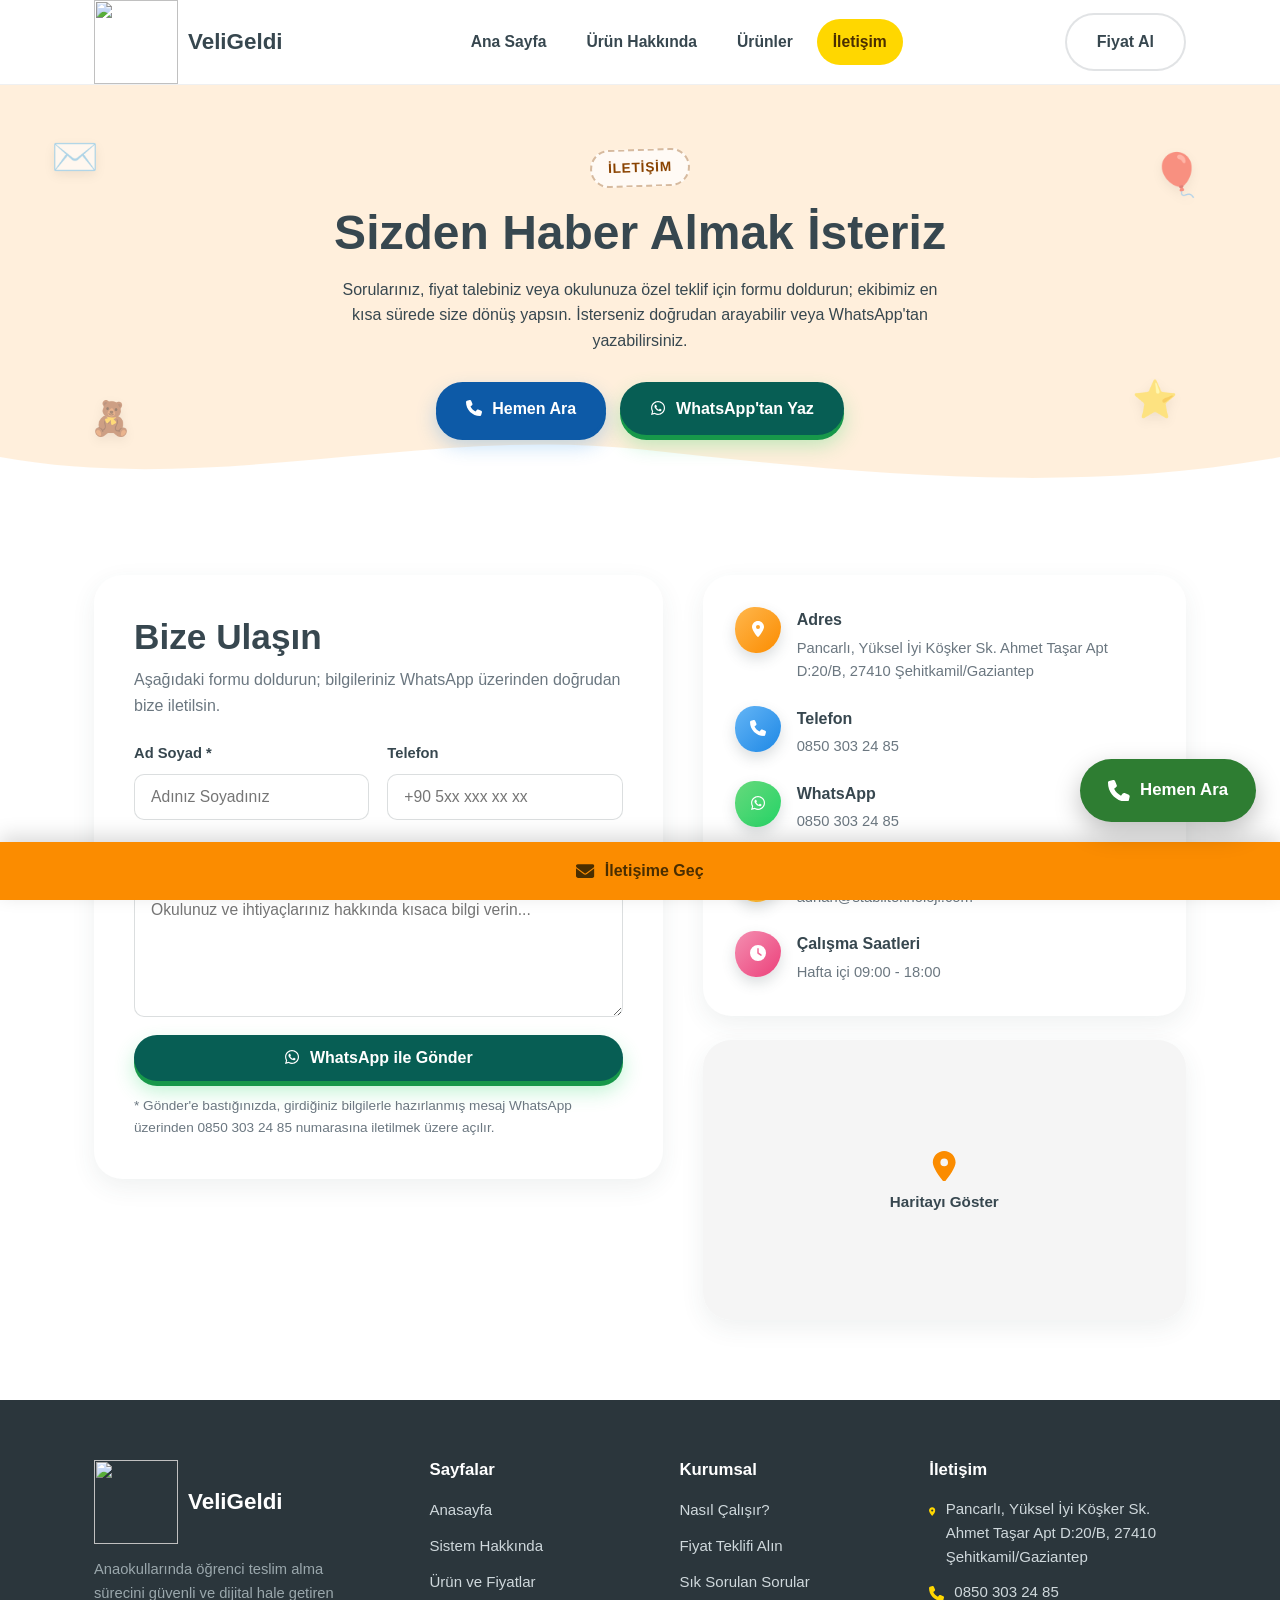
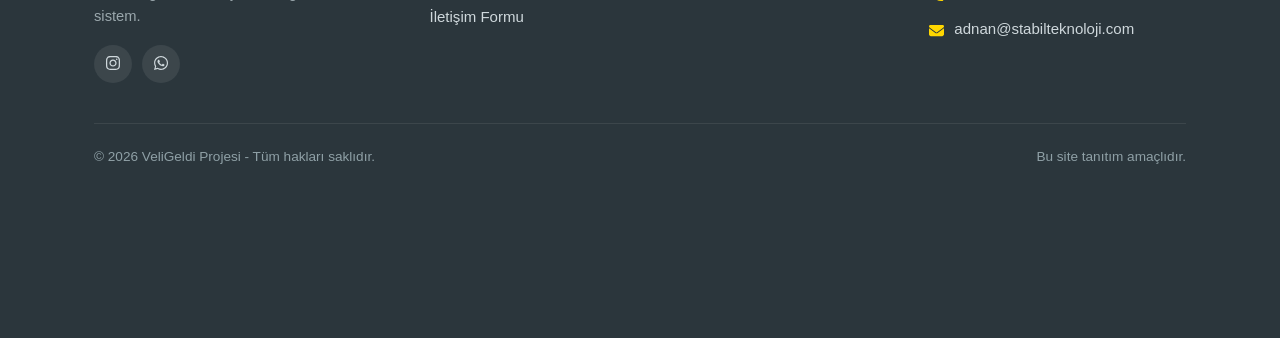
==== website/contact.html @ 215ff399 "Initial release" ====
<!DOCTYPE html>
<html lang="tr">
<head>
<meta charset="UTF-8">
<meta name="viewport" content="width=device-width, initial-scale=1.0">
<link rel="preload" href="../fonts/nunito-latin-ext.woff2" as="font" type="font/woff2" crossorigin>
<link rel="preload" href="../fonts/nunito-latin.woff2" as="font" type="font/woff2" crossorigin>
<link rel="preload" href="../fonts/opensans-latin-ext.woff2" as="font" type="font/woff2" crossorigin>
<link rel="preload" href="../fonts/opensans-latin.woff2" as="font" type="font/woff2" crossorigin>
<title>İletişim | VeliGeldi</title>
<meta name="description" content="VeliGeldi ekibiyle iletişime geçin, fiyat teklifi alın veya sorularınızı iletin.">
<link rel="canonical" href="https://veligeldi.com/iletisim">
<meta property="og:type" content="website">
<meta property="og:locale" content="tr_TR">
<meta property="og:site_name" content="VeliGeldi">
<meta property="og:title" content="İletişim | VeliGeldi">
<meta property="og:description" content="VeliGeldi ekibiyle iletişime geçin, fiyat teklifi alın veya sorularınızı iletin.">
<meta property="og:url" content="https://veligeldi.com/iletisim">
<meta name="twitter:card" content="summary">
<meta name="twitter:title" content="İletişim | VeliGeldi">
<meta name="twitter:description" content="VeliGeldi ekibiyle iletişime geçin, fiyat teklifi alın veya sorularınızı iletin.">
<meta property="og:image" content="https://veligeldi.com/img/veligeldi-logo-mark.png">
<meta property="og:image:width" content="400">
<meta property="og:image:height" content="400">
<meta name="twitter:image" content="https://veligeldi.com/img/veligeldi-logo-mark.png">
<link rel="icon" type="image/svg+xml" href="logo.svg">
<link rel="apple-touch-icon" href="img/veligeldi-logo-mark.png">
<script type="application/ld+json">
{
  "@context": "https://schema.org",
  "@type": "Organization",
  "name": "VeliGeldi",
  "url": "https://veligeldi.com/",
  "logo": "https://veligeldi.com/img/veligeldi-logo-mark.png",
  "description": "VeliGeldi, anaokullarında öğrenci teslim alma sürecini güvenli, hızlı ve dijital hale getiren bir sistemdir.",
  "address": {
    "@type": "PostalAddress",
    "streetAddress": "Pancarlı, Yüksel İyi Köşker Sk. Ahmet Taşar Apt D:20/B",
    "addressLocality": "Şehitkamil",
    "addressRegion": "Gaziantep",
    "postalCode": "27410",
    "addressCountry": "TR"
  },
  "contactPoint": {
    "@type": "ContactPoint",
    "telephone": "+90-850-303-24-85",
    "contactType": "customer service",
    "email": "adnan@stabilteknoloji.com",
    "areaServed": "TR",
    "availableLanguage": "Turkish"
  },
  "sameAs": ["https://www.instagram.com/stabilteknoloji/"]
}
</script>
<style>
/* ============================================
   VeliGeldi Marketing Website Styles
   ============================================ */

.icon {
  width: 1em;
  height: 1em;
  display: inline-block;
  vertical-align: -0.125em;
  fill: currentColor;
  flex-shrink: 0;
}

.visually-hidden {
  position: absolute;
  width: 1px;
  height: 1px;
  padding: 0;
  margin: -1px;
  overflow: hidden;
  clip: rect(0, 0, 0, 0);
  white-space: nowrap;
  border: 0;
}

.bottom-bar {
  position: fixed;
  left: 0;
  right: 0;
  bottom: 0;
  z-index: 199;
  display: flex;
  align-items: center;
  justify-content: center;
  gap: 10px;
  background: var(--color-orange-dark);
  color: #4a2e00;
  padding: 16px 20px;
  font-family: var(--font-heading);
  font-weight: 700;
  font-size: 1rem;
  box-shadow: 0 -6px 20px rgba(0, 0, 0, 0.15);
  transition: background 0.2s ease;
}
.bottom-bar:hover { background: #e07f00; }
.bottom-bar .icon { width: 1.15em; height: 1.15em; }

.floating-call-wrap {
  position: fixed;
  bottom: 78px;
  right: 24px;
  z-index: 200;
}
.floating-call {
  position: relative;
  display: inline-flex;
  align-items: center;
  gap: 10px;
  background: #2E7D32;
  color: var(--color-white);
  padding: 18px 28px;
  border-radius: 999px;
  font-family: var(--font-heading);
  font-weight: 700;
  font-size: 1.05rem;
  box-shadow: 0 10px 26px rgba(0, 0, 0, 0.25);
  transition: transform 0.2s ease, box-shadow 0.2s ease, background 0.2s ease;
  animation: call-pulse 1.6s ease-in-out 3s infinite;
}
.floating-call::before {
  content: "";
  position: absolute;
  inset: 0;
  border-radius: inherit;
  background: rgba(46, 125, 50, 0.55);
  opacity: 0;
  z-index: -1;
  pointer-events: none;
  animation: call-pulse-ring 1.6s ease-in-out 3s infinite;
}
.floating-call:hover {
  background: #1B5E20;
  transform: translateY(-3px) scale(1.05);
  box-shadow: 0 14px 32px rgba(0, 0, 0, 0.3);
  animation-play-state: paused;
}
.floating-call:hover::before { animation-play-state: paused; }
.floating-call .icon { width: 1.3em; height: 1.3em; }
.call-nudge {
  position: absolute;
  bottom: calc(100% + 12px);
  right: 0;
  background: var(--color-white);
  color: var(--color-text);
  font-family: var(--font-heading);
  font-weight: 700;
  font-size: 0.82rem;
  white-space: nowrap;
  padding: 10px 16px;
  border-radius: 14px;
  box-shadow: 0 8px 20px rgba(0, 0, 0, 0.18);
  opacity: 0;
  transform: translateY(6px) scale(0.92);
  pointer-events: none;
  animation: nudge-pop-opacity 6s steps(1, jump-end) 3s infinite, nudge-pop-move 6s ease-in-out 3s infinite;
}
.call-nudge::after {
  content: "";
  position: absolute;
  top: 100%;
  right: 22px;
  border: 7px solid transparent;
  border-top-color: var(--color-white);
}
.floating-call:hover ~ .call-nudge { opacity: 0; }

@keyframes nudge-pop-opacity {
  0%, 20% { opacity: 0; }
  20.01%, 82% { opacity: 1; }
  82.01%, 100% { opacity: 0; }
}
@keyframes nudge-pop-move {
  0%, 20% { transform: translateY(6px) scale(0.92); }
  28%, 82% { transform: translateY(0) scale(1); }
  92%, 100% { transform: translateY(6px) scale(0.92); }
}

@keyframes call-pulse {
  0%, 100% { transform: scale(1); }
  50% { transform: scale(1.2); }
}
@keyframes call-pulse-ring {
  0% { transform: scale(1); opacity: 0.55; }
  70%, 100% { transform: scale(1.35); opacity: 0; }
}

@media (prefers-reduced-motion: reduce) {
  .floating-call, .floating-call::before, .call-nudge { animation: none; }
}

@media (max-width: 560px) {
  .bottom-bar { padding: 13px 16px; font-size: 0.9rem; }
  .floating-call-wrap { bottom: 66px; right: 16px; }
  .floating-call { padding: 20px; }
  .floating-call span { display: none; }
  .floating-call .icon { width: 1.7em; height: 1.7em; }
}

@font-face {
  font-family: 'Nunito';
  font-style: normal;
  font-weight: 400 800;
  font-display: swap;
  src: url('../fonts/nunito-latin-ext.woff2') format('woff2');
  unicode-range: U+0100-02BA, U+02BD-02C5, U+02C7-02CC, U+02CE-02D7, U+02DD-02FF, U+0304, U+0308, U+0329, U+1D00-1DBF, U+1E00-1E9F, U+1EF2-1EFF, U+2020, U+20A0-20AB, U+20AD-20C0, U+2113, U+2C60-2C7F, U+A720-A7FF;
}
@font-face {
  font-family: 'Nunito';
  font-style: normal;
  font-weight: 400 800;
  font-display: swap;
  src: url('../fonts/nunito-latin.woff2') format('woff2');
  unicode-range: U+0000-00FF, U+0131, U+0152-0153, U+02BB-02BC, U+02C6, U+02DA, U+02DC, U+0304, U+0308, U+0329, U+2000-206F, U+20AC, U+2122, U+2191, U+2193, U+2212, U+2215, U+FEFF, U+FFFD;
}
@font-face {
  font-family: 'Open Sans';
  font-style: normal;
  font-weight: 400 600;
  font-display: swap;
  src: url('../fonts/opensans-latin-ext.woff2') format('woff2');
  unicode-range: U+0100-02BA, U+02BD-02C5, U+02C7-02CC, U+02CE-02D7, U+02DD-02FF, U+0304, U+0308, U+0329, U+1D00-1DBF, U+1E00-1E9F, U+1EF2-1EFF, U+2020, U+20A0-20AB, U+20AD-20C0, U+2113, U+2C60-2C7F, U+A720-A7FF;
}
@font-face {
  font-family: 'Open Sans';
  font-style: normal;
  font-weight: 400 600;
  font-display: swap;
  src: url('../fonts/opensans-latin.woff2') format('woff2');
  unicode-range: U+0000-00FF, U+0131, U+0152-0153, U+02BB-02BC, U+02C6, U+02DA, U+02DC, U+0304, U+0308, U+0329, U+2000-206F, U+20AC, U+2122, U+2191, U+2193, U+2212, U+2215, U+FEFF, U+FFFD;
}

:root {
  --color-yellow: #FFD700;
  --color-yellow-dark: #F9A825;
  --color-green: #66BB6A;
  --color-green-dark: #4CAF50;
  --color-blue: #42A5F5;
  --color-blue-dark: #1E88E5;
  --color-orange: #FF9800;
  --color-orange-dark: #FB8C00;
  --color-orange-text: #8A4300;
  --color-green-text: #1E6B28;
  --color-white: #FFFFFF;
  --color-bg-light: #F5F5F5;
  --color-text: #37474F;
  --color-text-muted: #6b7780;

  --font-heading: 'Nunito', sans-serif;
  --font-body: 'Open Sans', sans-serif;

  --radius-sm: 10px;
  --radius-md: 18px;
  --radius-lg: 28px;

  --shadow-soft: 0 8px 24px rgba(55, 71, 79, 0.08);
  --shadow-hover: 0 14px 32px rgba(55, 71, 79, 0.14);

  --container-width: 1140px;
}

* { box-sizing: border-box; margin: 0; padding: 0; }

html { scroll-behavior: smooth; }

body {
  font-family: var(--font-body);
  color: var(--color-text);
  background: var(--color-white);
  line-height: 1.6;
  overflow-x: hidden;
}

img, svg { max-width: 100%; display: block; }

a { text-decoration: none; color: inherit; }

ul { list-style: none; }

.container {
  width: 100%;
  max-width: var(--container-width);
  margin: 0 auto;
  padding: 0 24px;
}

h1, h2, h3, h4 {
  font-family: var(--font-heading);
  font-weight: 700;
  line-height: 1.25;
  color: var(--color-text);
}

h1 { font-size: clamp(2rem, 4vw, 3rem); }
h2 { font-size: clamp(1.7rem, 3vw, 2.2rem); }
h3 { font-size: clamp(1.3rem, 2.4vw, 1.6rem); }
h4 { font-size: 1.2rem; font-weight: 600; }

p { color: var(--color-text-muted); }

section { padding: 80px 0; }
main > section:not(:first-child) { content-visibility: auto; contain-intrinsic-size: auto 700px; }

.section-head { text-align: center; max-width: 640px; margin: 0 auto 48px; }
.section-head .eyebrow {
  display: inline-block;
  font-family: var(--font-heading);
  font-weight: 700;
  font-size: 0.85rem;
  letter-spacing: 0.08em;
  text-transform: uppercase;
  color: var(--color-orange-text);
  background: #FFF3E0;
  padding: 6px 16px;
  border-radius: 999px;
  margin-bottom: 16px;
}
.section-head h2 { margin-bottom: 12px; }

/* ============ Buttons ============ */
.btn {
  display: inline-flex;
  align-items: center;
  gap: 10px;
  padding: 14px 30px;
  border-radius: 999px;
  font-family: var(--font-heading);
  font-weight: 700;
  font-size: 1rem;
  border: none;
  cursor: pointer;
  transition: transform 0.2s ease, box-shadow 0.2s ease, background 0.2s ease;
  white-space: nowrap;
}
.btn:hover { transform: translateY(-2px); }
.btn-primary {
  background: var(--color-yellow-dark);
  color: #4a2e00;
  box-shadow: 0 8px 20px rgba(249, 168, 37, 0.35);
}
.btn-primary:hover { background: #f7bb2f; box-shadow: 0 12px 26px rgba(249, 168, 37, 0.45); }
.btn-secondary {
  background: var(--color-white);
  color: var(--color-text);
  border: 2px solid rgba(55, 71, 79, 0.15);
}
.btn-secondary:hover { border-color: var(--color-yellow-dark); }
.btn-block { width: 100%; justify-content: center; }

/* ============ Header ============ */
.site-header {
  position: sticky;
  top: 0;
  z-index: 100;
  background: rgba(255, 255, 255, 0.98);
  border-bottom: 1px solid rgba(55, 71, 79, 0.08);
}
.site-header .container {
  display: flex;
  align-items: center;
  justify-content: space-between;
  min-height: 76px;
}
.logo {
  display: flex;
  align-items: center;
  gap: 10px;
  font-family: var(--font-heading);
  font-weight: 800;
  font-size: 1.4rem;
  color: var(--color-text);
}
.logo .logo-badge {
  display: inline-flex;
  align-items: center;
  justify-content: center;
  width: 84px;
  height: 84px;
}
.logo .logo-badge img { width: 100%; height: 100%; object-fit: contain; }
.logo .logo-sub { color: var(--color-orange-text); }

.nav-links {
  display: flex;
  align-items: center;
  gap: 8px;
}
.nav-links a {
  font-family: var(--font-heading);
  font-weight: 600;
  font-size: 0.98rem;
  padding: 10px 16px;
  border-radius: 999px;
  color: var(--color-text);
  transition: background 0.2s ease, color 0.2s ease;
}
.nav-links a:hover { background: var(--color-bg-light); }
.nav-links a.active { background: var(--color-yellow); color: #4a2e00; }

.nav-cta { display: flex; align-items: center; gap: 12px; }

.menu-toggle {
  display: none;
  flex-direction: column;
  gap: 5px;
  background: none;
  border: none;
  cursor: pointer;
  padding: 8px;
}
.menu-toggle span {
  width: 26px;
  height: 3px;
  border-radius: 2px;
  background: var(--color-text);
  transition: transform 0.25s ease, opacity 0.25s ease;
}
.menu-toggle.open span:nth-child(1) { transform: translateY(8px) rotate(45deg); }
.menu-toggle.open span:nth-child(2) { opacity: 0; }
.menu-toggle.open span:nth-child(3) { transform: translateY(-8px) rotate(-45deg); }

/* ============ Hero ============ */
.hero {
  position: relative;
  background: var(--color-yellow-dark);
  overflow: hidden;
  padding: 96px 0 120px;
}
.hero .container {
  position: relative;
  display: grid;
  grid-template-columns: 1.1fr 0.9fr;
  gap: 48px;
  align-items: center;
}
.hero-badge {
  display: inline-flex;
  align-items: center;
  gap: 8px;
  background: rgba(255, 255, 255, 0.55);
  padding: 8px 18px;
  border-radius: 999px;
  font-family: var(--font-heading);
  font-weight: 700;
  font-size: 0.85rem;
  color: #6b3e00;
  margin-bottom: 20px;
}
.hero h1 { color: #40260a; margin-bottom: 18px; }
.hero p.lead { color: #5c3d16; font-size: 1.1rem; max-width: 480px; margin-bottom: 32px; }
.hero-actions { display: flex; flex-wrap: wrap; gap: 14px; margin-bottom: 36px; }
.hero-trust { display: flex; flex-wrap: wrap; gap: 22px; }
.hero-trust span {
  display: flex;
  align-items: center;
  gap: 8px;
  font-family: var(--font-heading);
  font-weight: 700;
  font-size: 0.92rem;
  color: #5c3d16;
}

.hero-art {
  position: relative;
  background: rgba(255, 255, 255, 0.55);
  border-radius: var(--radius-lg);
  padding: 32px;
  box-shadow: var(--shadow-soft);
}
.hero-art .device-card {
  background: var(--color-white);
  border-radius: var(--radius-md);
  padding: 24px;
  box-shadow: var(--shadow-hover);
}
.hero-art .device-card .dot-row { display: flex; gap: 6px; margin-bottom: 16px; }
.hero-art .device-card .dot { width: 10px; height: 10px; border-radius: 50%; }
.dot.d1 { background: var(--color-orange); }
.dot.d2 { background: var(--color-yellow-dark); }
.dot.d3 { background: var(--color-green-dark); }
.hero-art .avatar-row { display: flex; align-items: center; gap: 14px; margin-bottom: 18px; }
.hero-art .avatar {
  width: 54px; height: 54px; border-radius: 50%;
  background: var(--color-blue-dark);
  display: flex; align-items: center; justify-content: center;
  color: var(--color-white); font-size: 1.4rem;
}
.hero-art .avatar-info strong { display: block; font-family: var(--font-heading); }
.hero-art .avatar-info small { color: var(--color-text-muted); }
.hero-art .status-pill {
  display: inline-flex; align-items: center; gap: 8px;
  background: #E8F5E9; color: var(--color-green-text);
  font-family: var(--font-heading); font-weight: 700; font-size: 0.9rem;
  padding: 10px 16px; border-radius: 999px;
}

/* ============ Feature Cards ============ */
.features-grid {
  display: grid;
  grid-template-columns: repeat(3, 1fr);
  gap: 28px;
}
.feature-card {
  background: var(--color-white);
  border: 1px solid rgba(55, 71, 79, 0.08);
  border-radius: var(--radius-md);
  padding: 34px 28px;
  box-shadow: var(--shadow-soft);
  transition: transform 0.25s ease, box-shadow 0.25s ease;
}
.feature-card:hover { transform: translateY(-6px); box-shadow: var(--shadow-hover); }
.feature-icon {
  width: 58px; height: 58px;
  border-radius: 16px;
  display: flex; align-items: center; justify-content: center;
  font-size: 1.5rem;
  margin-bottom: 20px;
  color: var(--color-white);
}
.feature-icon.icon-yellow { background: var(--color-yellow-dark); color: #4a2e00; }
.feature-icon.icon-green { background: var(--color-green-dark); }
.feature-icon.icon-blue { background: var(--color-blue-dark); }
.feature-icon.icon-orange { background: var(--color-orange-dark); }
.feature-card h3 { margin-bottom: 10px; }

.bg-light { background: var(--color-bg-light); }

/* ============ How it works ============ */
.steps {
  display: grid;
  grid-template-columns: repeat(4, 1fr);
  gap: 24px;
  position: relative;
}
.step-card {
  background: var(--color-white);
  border-radius: var(--radius-md);
  padding: 30px 22px;
  text-align: center;
  box-shadow: var(--shadow-soft);
  position: relative;
}
.step-number {
  width: 40px; height: 40px;
  border-radius: 50%;
  background: var(--color-yellow);
  color: #4a2e00;
  display: flex; align-items: center; justify-content: center;
  font-family: var(--font-heading); font-weight: 800;
  margin: 0 auto 16px;
}
.step-card .step-icon { font-size: 1.8rem; margin-bottom: 12px; }
.step-card h3 { margin-bottom: 8px; font-size: 1.2rem; font-weight: 600; }
.step-card p { font-size: 0.92rem; }

/* ============ CTA Band ============ */
.cta-band {
  background: #2E7D32;
  border-radius: var(--radius-lg);
  padding: 56px 40px;
  text-align: center;
  color: var(--color-white);
  margin: 0 24px;
  max-width: calc(var(--container-width) - 48px);
  margin-inline: auto;
}
.cta-band h2 { color: var(--color-white); margin-bottom: 12px; }
.cta-band p { color: var(--color-white); margin-bottom: 28px; }
.cta-band .btn-primary { background: var(--color-white); color: var(--color-green-text); box-shadow: none; }
.cta-band .btn-primary:hover { background: #f3fff3; }

/* ============ Scenario Cards (product.html) ============ */
.scenario-grid {
  display: grid;
  grid-template-columns: repeat(3, 1fr);
  gap: 24px;
}
.scenario-card {
  background: var(--color-white);
  border-radius: var(--radius-md);
  padding: 28px;
  border-top: 4px solid var(--color-yellow-dark);
  box-shadow: var(--shadow-soft);
}
.scenario-card.blue { border-top-color: var(--color-blue-dark); }
.scenario-card.green { border-top-color: var(--color-green-dark); }
.scenario-card .scenario-role {
  display: inline-flex; align-items: center; gap: 8px;
  font-family: var(--font-heading); font-weight: 700; font-size: 0.9rem;
  color: var(--color-text-muted); margin-bottom: 14px;
}
.scenario-card ul { display: flex; flex-direction: column; gap: 10px; }
.scenario-card h3 { font-size: 1.2rem; font-weight: 600; }
.scenario-card li { display: flex; gap: 10px; font-size: 0.95rem; align-items: flex-start; }
.scenario-card li i { color: var(--color-green-text); margin-top: 3px; }

/* ============ Pricing (pricing.html) ============ */
.pricing-grid {
  display: grid;
  grid-template-columns: repeat(3, 1fr);
  gap: 28px;
  align-items: stretch;
}
.pricing-grid.cols-2 {
  grid-template-columns: repeat(2, 1fr);
  max-width: 800px;
  margin: 0 auto;
}
.price-card {
  background: var(--color-white);
  border: 1px solid rgba(55,71,79,0.1);
  border-radius: var(--radius-lg);
  padding: 36px 30px;
  display: flex;
  flex-direction: column;
  box-shadow: var(--shadow-soft);
  position: relative;
  transition: transform 0.25s ease, box-shadow 0.25s ease;
}
.price-card:hover { transform: translateY(-6px); box-shadow: var(--shadow-hover); }
.price-card.featured {
  border: 2px solid var(--color-yellow-dark);
  transform: scale(1.03);
}
.price-card.featured:hover { transform: scale(1.03) translateY(-6px); }
.price-badge {
  position: absolute; top: -14px; right: 28px;
  background: var(--color-yellow-dark); color: #4a2e00;
  font-family: var(--font-heading); font-weight: 700; font-size: 0.8rem;
  padding: 6px 16px; border-radius: 999px;
}
.product-visual {
  width: 100%;
  height: 140px;
  border-radius: var(--radius-md);
  display: flex;
  align-items: center;
  justify-content: center;
  margin-bottom: 22px;
  font-size: 3rem;
  color: var(--color-white);
}
.product-visual.visual-orange { background: var(--color-orange-dark); }
.product-visual.visual-blue { background: var(--color-blue-dark); }
.product-visual.visual-green { background: var(--color-green-dark); }

.price-card .plan-name { font-family: var(--font-heading); font-weight: 700; color: var(--color-orange-text); margin-bottom: 6px; font-size: 0.95rem; text-transform: uppercase; letter-spacing: 0.04em; }
.price-card h3 { margin-bottom: 6px; }
.price-card .plan-desc { font-size: 0.92rem; margin-bottom: 22px; }
.price-card .plan-features { flex: 1; display: flex; flex-direction: column; gap: 12px; margin-bottom: 28px; }
.price-card .plan-features li { display: flex; gap: 10px; font-size: 0.95rem; align-items: flex-start; }
.price-card .plan-features li i.fa-check { color: var(--color-green-text); margin-top: 3px; }
.price-card .plan-features li.muted { color: #b0b8bc; }
.price-card .plan-features li.muted i { color: #cfd6d9; }

.faq-list { max-width: 760px; margin: 0 auto; display: flex; flex-direction: column; gap: 14px; }
.faq-item {
  background: var(--color-white);
  border: 1px solid rgba(55,71,79,0.1);
  border-radius: var(--radius-sm);
  overflow: hidden;
}
.faq-item summary {
  padding: 18px 22px;
  cursor: pointer;
  font-family: var(--font-heading);
  font-weight: 700;
  display: flex;
  justify-content: space-between;
  align-items: center;
  list-style: none;
}
.faq-item summary::-webkit-details-marker { display: none; }
.faq-item summary::after { content: "+"; font-size: 1.4rem; color: var(--color-orange-text); }
.faq-item[open] summary::after { content: "\2212"; }
.faq-item p { padding: 0 22px 20px; }

/* ============ Contact (contact.html) ============ */
.contact-grid {
  display: grid;
  grid-template-columns: 1fr 0.85fr;
  gap: 40px;
  align-items: start;
}
.contact-form-card {
  background: var(--color-white);
  border-radius: var(--radius-lg);
  padding: 40px;
  box-shadow: var(--shadow-soft);
}
.form-row { display: grid; grid-template-columns: 1fr 1fr; gap: 18px; margin-bottom: 18px; }
.form-group { margin-bottom: 18px; display: flex; flex-direction: column; gap: 8px; }
.form-group label { font-family: var(--font-heading); font-weight: 700; font-size: 0.92rem; }
.form-group input,
.form-group textarea {
  border: 1.5px solid rgba(55,71,79,0.18);
  border-radius: var(--radius-sm);
  padding: 13px 16px;
  font-family: var(--font-body);
  font-size: 0.98rem;
  color: var(--color-text);
  transition: border-color 0.2s ease;
  width: 100%;
}
.form-group input:focus,
.form-group textarea:focus {
  outline: none;
  border-color: var(--color-yellow-dark);
}
.form-group textarea { resize: vertical; min-height: 130px; }
.form-note { font-size: 0.85rem; color: var(--color-text-muted); margin-top: 14px; }
.form-success {
  display: none;
  align-items: center;
  gap: 12px;
  background: #E8F5E9;
  color: var(--color-green-text);
  border-radius: var(--radius-sm);
  padding: 16px 20px;
  font-family: var(--font-heading);
  font-weight: 700;
  margin-bottom: 20px;
}
.form-success.show { display: flex; }

.info-card {
  background: var(--color-white);
  border-radius: var(--radius-lg);
  padding: 32px;
  box-shadow: var(--shadow-soft);
  margin-bottom: 24px;
}
.info-item { display: flex; gap: 16px; margin-bottom: 22px; }
.info-item:last-child { margin-bottom: 0; }
.info-item .info-icon {
  width: 46px; height: 46px; border-radius: 12px;
  background: var(--color-bg-light);
  display: flex; align-items: center; justify-content: center;
  color: var(--color-orange-text);
  flex-shrink: 0;
}
.info-item strong { display: block; font-family: var(--font-heading); margin-bottom: 4px; }
.info-item p { font-size: 0.92rem; margin: 0; }
.map-embed {
  border-radius: var(--radius-lg);
  overflow: hidden;
  box-shadow: var(--shadow-soft);
  line-height: 0;
}
.map-embed iframe { width: 100%; height: 280px; border: 0; display: block; }
.map-placeholder {
  width: 100%; height: 280px; border: 0; display: flex;
  flex-direction: column; align-items: center; justify-content: center; gap: 10px;
  background: var(--color-bg-light);
  color: var(--color-text);
  font-family: var(--font-heading); font-weight: 700; font-size: 0.95rem;
  cursor: pointer; transition: background 0.2s ease;
}
.map-placeholder:hover { background: #eceff1; }
.map-placeholder .icon { width: 2em; height: 2em; color: var(--color-orange-dark); }

.quick-actions {
  display: flex;
  flex-wrap: wrap;
  justify-content: center;
  gap: 14px;
  margin-top: 28px;
}
.btn-call {
  background: #0d5aa7;
  color: var(--color-white);
  box-shadow: 0 8px 20px rgba(30, 136, 229, 0.35);
}
.btn-call:hover { background: #1a78ce; }
.btn-whatsapp {
  background: #075E54;
  color: var(--color-white);
  box-shadow: 0 8px 20px rgba(37, 211, 102, 0.35);
}
.btn-whatsapp:hover { background: #128C7E; }

/* ============ Footer ============ */
.site-footer {
  background: #2b363c;
  color: #cfd8dc;
  padding: 60px 0 170px;
}
.footer-grid {
  display: grid;
  grid-template-columns: 1.4fr 1fr 1fr 1.2fr;
  gap: 36px;
  margin-bottom: 40px;
}
.footer-brand .logo { color: var(--color-white); margin-bottom: 14px; }
.footer-brand p { color: #9aa7ac; font-size: 0.92rem; max-width: 280px; }
.footer-col h3 { color: var(--color-white); margin-bottom: 16px; font-size: 1.05rem; font-weight: 600; }
.footer-col ul { display: flex; flex-direction: column; gap: 10px; }
.footer-col a { color: #cfd8dc; font-size: 0.94rem; transition: color 0.2s ease; }
.footer-col a:hover { color: var(--color-yellow); }
.footer-col .info-line { display: flex; gap: 10px; align-items: flex-start; color: #cfd8dc; font-size: 0.94rem; margin-bottom: 10px; }
.footer-col .info-line i { color: var(--color-yellow); margin-top: 3px; }
.social-row { display: flex; gap: 10px; margin-top: 16px; }
.social-row a {
  width: 38px; height: 38px; border-radius: 50%;
  background: rgba(255,255,255,0.08);
  display: flex; align-items: center; justify-content: center;
  transition: background 0.2s ease;
}
.social-row a:hover { background: var(--color-yellow-dark); color: #4a2e00; }
.footer-bottom {
  border-top: 1px solid rgba(255,255,255,0.08);
  padding-top: 22px;
  display: flex;
  justify-content: space-between;
  flex-wrap: wrap;
  gap: 10px;
  font-size: 0.85rem;
  color: #8fa0a6;
}

/* ============ Page Hero (subpages) ============ */
.page-hero {
  background: #FFEFDC;
  padding: 64px 0 60px;
  text-align: center;
}
.page-hero .eyebrow {
  display: inline-block;
  font-family: var(--font-heading); font-weight: 700; font-size: 0.85rem;
  letter-spacing: 0.06em; text-transform: uppercase;
  color: var(--color-orange-text);
  background: rgba(255,255,255,0.7);
  padding: 6px 16px; border-radius: 999px; margin-bottom: 16px;
}
.page-hero p { max-width: 620px; margin: 14px auto 0; color: var(--color-text); }

/* ============ Responsive ============ */
@media (max-width: 960px) {
  .hero .container { grid-template-columns: 1fr; }
  .hero-art { max-width: 480px; }
  .features-grid { grid-template-columns: repeat(2, 1fr); }
  .steps { grid-template-columns: repeat(2, 1fr); }
  .scenario-grid { grid-template-columns: 1fr; }
  .pricing-grid, .pricing-grid.cols-2 { grid-template-columns: 1fr; max-width: none; }
  .price-card.featured { transform: none; }
  .price-card.featured:hover { transform: translateY(-6px); }
  .contact-grid { grid-template-columns: 1fr; }
  .footer-grid { grid-template-columns: 1fr 1fr; }
}

@media (max-width: 768px) {
  .nav-links, .nav-cta .btn-secondary { display: none; }
  .menu-toggle { display: flex; }
  .site-header.nav-open .nav-links {
    display: flex;
    position: absolute;
    top: 76px; left: 0; right: 0;
    background: var(--color-white);
    flex-direction: column;
    padding: 16px 24px 24px;
    box-shadow: var(--shadow-soft);
  }
  .site-header.nav-open .nav-links a { width: 100%; padding: 14px 16px; }
  section { padding: 72px 0; }
  .cta-band { padding: 40px 24px; }
  .form-row { grid-template-columns: 1fr; }
  .footer-grid { grid-template-columns: 1fr; gap: 40px; }
  .footer-bottom { flex-direction: column; text-align: center; }
  .steps { gap: 28px; }
  .scenario-grid { gap: 28px; }
  .feature-card { padding: 36px 26px; }
  .step-card { padding: 34px 24px; }
  .price-card { padding: 38px 26px; }
  .scenario-card { padding: 30px; }
  .hero-actions { gap: 16px; }
  .quick-actions { gap: 16px; }
  .btn { padding: 16px 30px; }
}

@media (max-width: 560px) {
  .features-grid { grid-template-columns: 1fr; }
  .steps { grid-template-columns: 1fr; }
  .hero-trust { gap: 18px; }
  .site-footer { padding-bottom: 130px; }
}

/* ============ Preschool-Themed Icon Details ============ */
@keyframes icon-float {
  0%, 100% { transform: translateY(0) rotate(var(--tilt, 0deg)); }
  50% { transform: translateY(-7px) rotate(var(--tilt, 0deg)); }
}
.info-item .info-icon {
  border-radius: 42% 58% 54% 46% / 48% 44% 58% 52%;
  color: var(--color-white);
  box-shadow: 0 6px 14px rgba(55, 71, 79, 0.18);
  transition: transform 0.35s cubic-bezier(0.34, 1.56, 0.64, 1);
}
.info-item:nth-child(1) .info-icon { background: linear-gradient(135deg, #FFB74D, #FB8C00); }
.info-item:nth-child(2) .info-icon { background: linear-gradient(135deg, #64B5F6, #1E88E5); }
.info-item:nth-child(3) .info-icon { background: linear-gradient(135deg, #66D97C, #25D366); }
.info-item:nth-child(4) .info-icon { background: linear-gradient(135deg, #FFD54F, #F9A825); color: #4a2e00; }
.info-item:nth-child(5) .info-icon { background: linear-gradient(135deg, #F48FB1, #EC407A); }
.info-item:hover .info-icon { transform: scale(1.12) rotate(-6deg); }
.logo .logo-badge { transition: transform 0.3s cubic-bezier(0.34, 1.56, 0.64, 1); }
.logo:hover .logo-badge { transform: rotate(-10deg) scale(1.1); }
.page-hero { position: relative; overflow: hidden; }
.doodles { position: absolute; inset: 0; z-index: 1; pointer-events: none; overflow: hidden; }
.doodle {
  position: absolute;
  opacity: 0.55;
  animation: icon-float 5s ease-in-out 3s infinite;
  filter: drop-shadow(0 4px 6px rgba(0,0,0,0.12));
}
.doodle.doodle-1 { top: 10%; left: 4%; font-size: 2.4rem; --tilt: -10deg; }
.doodle.doodle-2 { top: 14%; right: 6%; font-size: 2.6rem; --tilt: 8deg; animation-delay: 3.8s; }
.doodle.doodle-3 { bottom: 12%; left: 7%; font-size: 2.1rem; --tilt: -6deg; animation-delay: 4.6s; }
.doodle.doodle-4 { bottom: 16%; right: 8%; font-size: 2.3rem; --tilt: 10deg; animation-delay: 5.4s; }
.hero .container, .page-hero .container { position: relative; z-index: 2; }
.wave-divider { position: absolute; left: 0; right: 0; bottom: -1px; width: 100%; height: 70px; line-height: 0; pointer-events: none; z-index: 1; }
.wave-divider svg { width: 100%; height: 100%; display: block; }
.section-head .eyebrow, .page-hero .eyebrow {
  border: 2px dashed rgba(138, 67, 0, 0.35);
  transform: rotate(-2deg);
}
.section-head h2 { position: relative; padding-bottom: 16px; }
.section-head h2::after {
  content: "";
  position: absolute;
  bottom: -2px;
  left: 50%;
  transform: translateX(-50%);
  width: 84px;
  height: 12px;
  background-image: url("data:image/svg+xml,%3Csvg xmlns='http://www.w3.org/2000/svg' viewBox='0 0 120 16'%3E%3Cpath d='M4 10 Q 20 2 36 10 T 68 10 T 100 10 T 132 10' stroke='%23F9A825' stroke-width='5' fill='none' stroke-linecap='round'/%3E%3C/svg%3E");
  background-repeat: no-repeat;
  background-size: contain;
}
.btn-primary { box-shadow: 0 5px 0 #C87800, 0 10px 20px rgba(249, 168, 37, 0.3); }
.btn-primary:hover { box-shadow: 0 5px 0 #C87800, 0 12px 24px rgba(249, 168, 37, 0.4); }
.btn-primary:active { transform: translateY(3px); box-shadow: 0 1px 0 #C87800, 0 4px 10px rgba(249, 168, 37, 0.3); }
.cta-band .btn-primary:active { box-shadow: none; transform: translateY(-1px); }
.btn-call { box-shadow: 0 5px 0 #0d5aa7, 0 10px 20px rgba(30, 136, 229, 0.3); }
.btn-call:hover { box-shadow: 0 5px 0 #0d5aa7, 0 12px 24px rgba(30, 136, 229, 0.4); }
.btn-call:active { transform: translateY(3px); box-shadow: 0 1px 0 #0d5aa7, 0 4px 10px rgba(30, 136, 229, 0.3); }
.btn-whatsapp { box-shadow: 0 5px 0 #17984a, 0 10px 20px rgba(37, 211, 102, 0.3); }
.btn-whatsapp:hover { box-shadow: 0 5px 0 #17984a, 0 12px 24px rgba(37, 211, 102, 0.4); }
.btn-whatsapp:active { transform: translateY(3px); box-shadow: 0 1px 0 #17984a, 0 4px 10px rgba(37, 211, 102, 0.3); }
.bg-light {
  background-image: radial-gradient(rgba(55, 71, 79, 0.06) 2px, transparent 2.5px);
  background-size: 22px 22px;
}
@media (prefers-reduced-motion: reduce) {
  .feature-icon::before, .doodle, .price-card:hover .product-visual .icon { animation: none; }
}
@media (max-width: 768px) {
  .doodles { display: none; }
}

/* ============ Price Quote Modal ============ */
.modal-overlay {
  position: fixed;
  inset: 0;
  background: rgba(30, 34, 37, 0.55);
  display: none;
  align-items: center;
  justify-content: center;
  padding: 24px;
  z-index: 500;
}
.modal-overlay.open { display: flex; }
.modal-card {
  position: relative;
  background: var(--color-white);
  border-radius: var(--radius-lg);
  padding: 40px;
  max-width: 560px;
  width: 100%;
  max-height: 88vh;
  overflow-y: auto;
  box-shadow: 0 24px 60px rgba(0, 0, 0, 0.35);
  animation: modal-pop 0.25s ease;
}
@keyframes modal-pop {
  from { opacity: 0; transform: scale(0.94) translateY(10px); }
  to { opacity: 1; transform: scale(1) translateY(0); }
}
.modal-close {
  position: absolute;
  top: 16px;
  right: 16px;
  width: 36px;
  height: 36px;
  border-radius: 50%;
  background: var(--color-bg-light);
  border: none;
  cursor: pointer;
  display: flex;
  align-items: center;
  justify-content: center;
  font-size: 1.3rem;
  line-height: 1;
  color: var(--color-text);
  transition: background 0.2s ease, transform 0.2s ease;
}
.modal-close:hover { background: #e3e7e9; transform: rotate(90deg); }
@media (prefers-reduced-motion: reduce) {
  .modal-card { animation: none; }
}
@media (max-width: 560px) {
  .modal-card { padding: 28px 22px; }
}

</style>
</head>
<body>
<svg style="display:none" aria-hidden="true"><symbol id="i-circle-check" viewBox="0 0 512 512"><path d="M256 512A256 256 0 1 0 256 0a256 256 0 1 0 0 512zM369 209L241 337c-9.4 9.4-24.6 9.4-33.9 0l-64-64c-9.4-9.4-9.4-24.6 0-33.9s24.6-9.4 33.9 0l47 47L335 175c9.4-9.4 24.6-9.4 33.9 0s9.4 24.6 0 33.9z"/></symbol><symbol id="i-clock" viewBox="0 0 512 512"><path d="M256 0a256 256 0 1 1 0 512A256 256 0 1 1 256 0zM232 120V256c0 8 4 15.5 10.7 20l96 64c11 7.4 25.9 4.4 33.3-6.7s4.4-25.9-6.7-33.3L280 243.2V120c0-13.3-10.7-24-24-24s-24 10.7-24 24z"/></symbol><symbol id="i-envelope" viewBox="0 0 512 512"><path d="M48 64C21.5 64 0 85.5 0 112c0 15.1 7.1 29.3 19.2 38.4L236.8 313.6c11.4 8.5 27 8.5 38.4 0L492.8 150.4c12.1-9.1 19.2-23.3 19.2-38.4c0-26.5-21.5-48-48-48H48zM0 176V384c0 35.3 28.7 64 64 64H448c35.3 0 64-28.7 64-64V176L294.4 339.2c-22.8 17.1-54 17.1-76.8 0L0 176z"/></symbol><symbol id="i-instagram" viewBox="0 0 448 512"><path d="M224.1 141c-63.6 0-114.9 51.3-114.9 114.9s51.3 114.9 114.9 114.9S339 319.5 339 255.9 287.7 141 224.1 141zm0 189.6c-41.1 0-74.7-33.5-74.7-74.7s33.5-74.7 74.7-74.7 74.7 33.5 74.7 74.7-33.6 74.7-74.7 74.7zm146.4-194.3c0 14.9-12 26.8-26.8 26.8-14.9 0-26.8-12-26.8-26.8s12-26.8 26.8-26.8 26.8 12 26.8 26.8zm76.1 27.2c-1.7-35.9-9.9-67.7-36.2-93.9-26.2-26.2-58-34.4-93.9-36.2-37-2.1-147.9-2.1-184.9 0-35.8 1.7-67.6 9.9-93.9 36.1s-34.4 58-36.2 93.9c-2.1 37-2.1 147.9 0 184.9 1.7 35.9 9.9 67.7 36.2 93.9s58 34.4 93.9 36.2c37 2.1 147.9 2.1 184.9 0 35.9-1.7 67.7-9.9 93.9-36.2 26.2-26.2 34.4-58 36.2-93.9 2.1-37 2.1-147.8 0-184.8zM398.8 388c-7.8 19.6-22.9 34.7-42.6 42.6-29.5 11.7-99.5 9-132.1 9s-102.7 2.6-132.1-9c-19.6-7.8-34.7-22.9-42.6-42.6-11.7-29.5-9-99.5-9-132.1s-2.6-102.7 9-132.1c7.8-19.6 22.9-34.7 42.6-42.6 29.5-11.7 99.5-9 132.1-9s102.7-2.6 132.1 9c19.6 7.8 34.7 22.9 42.6 42.6 11.7 29.5 9 99.5 9 132.1s2.7 102.7-9 132.1z"/></symbol><symbol id="i-location-dot" viewBox="0 0 384 512"><path d="M215.7 499.2C267 435 384 279.4 384 192C384 86 298 0 192 0S0 86 0 192c0 87.4 117 243 168.3 307.2c12.3 15.3 35.1 15.3 47.4 0zM192 128a64 64 0 1 1 0 128 64 64 0 1 1 0-128z"/></symbol><symbol id="i-phone" viewBox="0 0 512 512"><path d="M164.9 24.6c-7.7-18.6-28-28.5-47.4-23.2l-88 24C12.1 30.2 0 46 0 64C0 311.4 200.6 512 448 512c18 0 33.8-12.1 38.6-29.5l24-88c5.3-19.4-4.6-39.7-23.2-47.4l-96-40c-16.3-6.8-35.2-2.1-46.3 11.6L304.7 368C234.3 334.7 177.3 277.7 144 207.3L193.3 167c13.7-11.2 18.4-30 11.6-46.3l-40-96z"/></symbol><symbol id="i-whatsapp" viewBox="0 0 448 512"><path d="M380.9 97.1C339 55.1 283.2 32 223.9 32c-122.4 0-222 99.6-222 222 0 39.1 10.2 77.3 29.6 111L0 480l117.7-30.9c32.4 17.7 68.9 27 106.1 27h.1c122.3 0 224.1-99.6 224.1-222 0-59.3-25.2-115-67.1-157zm-157 341.6c-33.2 0-65.7-8.9-94-25.7l-6.7-4-69.8 18.3L72 359.2l-4.4-7c-18.5-29.4-28.2-63.3-28.2-98.2 0-101.7 82.8-184.5 184.6-184.5 49.3 0 95.6 19.2 130.4 54.1 34.8 34.9 56.2 81.2 56.1 130.5 0 101.8-84.9 184.6-186.6 184.6zm101.2-138.2c-5.5-2.8-32.8-16.2-37.9-18-5.1-1.9-8.8-2.8-12.5 2.8-3.7 5.6-14.3 18-17.6 21.8-3.2 3.7-6.5 4.2-12 1.4-32.6-16.3-54-29.1-75.5-66-5.7-9.8 5.7-9.1 16.3-30.3 1.8-3.7.9-6.9-.5-9.7-1.4-2.8-12.5-30.1-17.1-41.2-4.5-10.8-9.1-9.3-12.5-9.5-3.2-.2-6.9-.2-10.6-.2-3.7 0-9.7 1.4-14.8 6.9-5.1 5.6-19.4 19-19.4 46.3 0 27.3 19.9 53.7 22.6 57.4 2.8 3.7 39.1 59.7 94.8 83.8 35.2 15.2 49 16.5 66.6 13.9 10.7-1.6 32.8-13.4 37.4-26.4 4.6-13 4.6-24.1 3.2-26.4-1.3-2.5-5-3.9-10.5-6.6z"/></symbol></svg>

<header class="site-header">
  <div class="container">
    <a href="/" class="logo">
      <span class="logo-badge"><img src="/logo.svg" alt="" width="84" height="84"></span>
      VeliGeldi<span class="logo-sub"></span>
    </a>
    <nav class="nav-links">
      <a href="/">Ana Sayfa</a>
      <a href="/urun">Ürün Hakkında</a>
      <a href="/fiyatlar">Ürünler</a>
      <a href="/iletisim" class="active">İletişim</a>
    </nav>
    <div class="nav-cta">
      <a href="/iletisim" class="btn btn-secondary">Fiyat Al</a>
      <button class="menu-toggle" aria-label="Menüyü aç/kapat" aria-expanded="false">
        <span></span><span></span><span></span>
      </button>
    </div>
  </div>
</header>

<main>

<section class="page-hero">
  <div class="doodles" aria-hidden="true">
    <span class="doodle doodle-1">✉️</span>
    <span class="doodle doodle-2">🎈</span>
    <span class="doodle doodle-3">🧸</span>
    <span class="doodle doodle-4">⭐</span>
  </div>
  <div class="container">
    <span class="eyebrow">İletişim</span>
    <h1>Sizden Haber Almak İsteriz</h1>
    <p>Sorularınız, fiyat talebiniz veya okulunuza özel teklif için formu doldurun; ekibimiz en kısa sürede size dönüş yapsın. İsterseniz doğrudan arayabilir veya WhatsApp'tan yazabilirsiniz.</p>
    <div class="quick-actions">
      <a href="tel:08503032485" class="btn btn-call"><i class="fa-solid fa-phone"><svg class="icon"><use href="#i-phone"></use></svg></i> Hemen Ara</a>
      <a href="https://wa.me/908503032485" target="_blank" rel="noopener" class="btn btn-whatsapp"><i class="fa-brands fa-whatsapp"><svg class="icon"><use href="#i-whatsapp"></use></svg></i> WhatsApp'tan Yaz</a>
    </div>
  </div>
  <div class="wave-divider" aria-hidden="true"><svg viewBox="0 0 1440 90" preserveAspectRatio="none" xmlns="http://www.w3.org/2000/svg"><path d="M0,40 C240,90 480,0 720,30 C960,60 1200,90 1440,40 L1440,100 L0,100 Z" fill="#ffffff"></path></svg></div>
</section>

<section>
  <div class="container">
    <div class="contact-grid">
      <div class="contact-form-card">
        <h2 style="margin-bottom:8px;">Bize Ulaşın</h2>
        <p style="margin-bottom:24px;">Aşağıdaki formu doldurun; bilgileriniz WhatsApp üzerinden doğrudan bize iletilsin.</p>

        <div class="form-success" id="form-success">
          <i class="fa-solid fa-circle-check"><svg class="icon"><use href="#i-circle-check"></use></svg></i>
          <span>WhatsApp açılıyor! Açılan pencereden mesajınızı göndermeniz yeterli.</span>
        </div>

        <form id="contact-form" novalidate>
          <div class="form-row">
            <div class="form-group">
              <label for="full-name">Ad Soyad *</label>
              <input type="text" id="full-name" name="full-name" placeholder="Adınız Soyadınız" required>
            </div>
            <div class="form-group">
              <label for="phone">Telefon</label>
              <input type="tel" id="phone" name="phone" placeholder="+90 5xx xxx xx xx">
            </div>
          </div>
          <div class="form-group">
            <label for="message">Mesaj *</label>
            <textarea id="message" name="message" placeholder="Okulunuz ve ihtiyaçlarınız hakkında kısaca bilgi verin..." required></textarea>
          </div>
          <button type="submit" class="btn btn-whatsapp btn-block"><i class="fa-brands fa-whatsapp"><svg class="icon"><use href="#i-whatsapp"></use></svg></i> WhatsApp ile Gönder</button>
          <p class="form-note">* Gönder'e bastığınızda, girdiğiniz bilgilerle hazırlanmış mesaj WhatsApp üzerinden 0850 303 24 85 numarasına iletilmek üzere açılır.</p>
        </form>
      </div>

      <div class="contact-side">
        <div class="info-card">
          <div class="info-item">
            <div class="info-icon"><i class="fa-solid fa-location-dot"><svg class="icon"><use href="#i-location-dot"></use></svg></i></div>
            <div>
              <strong>Adres</strong>
              <p>Pancarlı, Yüksel İyi Köşker Sk. Ahmet Taşar Apt D:20/B, 27410 Şehitkamil/Gaziantep</p>
            </div>
          </div>
          <div class="info-item">
            <div class="info-icon"><i class="fa-solid fa-phone"><svg class="icon"><use href="#i-phone"></use></svg></i></div>
            <div>
              <strong>Telefon</strong>
              <p><a href="tel:08503032485">0850 303 24 85</a></p>
            </div>
          </div>
          <div class="info-item">
            <div class="info-icon"><i class="fa-brands fa-whatsapp"><svg class="icon"><use href="#i-whatsapp"></use></svg></i></div>
            <div>
              <strong>WhatsApp</strong>
              <p><a href="https://wa.me/908503032485" target="_blank" rel="noopener">0850 303 24 85</a></p>
            </div>
          </div>
          <div class="info-item">
            <div class="info-icon"><i class="fa-solid fa-envelope"><svg class="icon"><use href="#i-envelope"></use></svg></i></div>
            <div>
              <strong>E-posta</strong>
              <p>adnan@stabilteknoloji.com</p>
            </div>
          </div>
          <div class="info-item">
            <div class="info-icon"><i class="fa-solid fa-clock"><svg class="icon"><use href="#i-clock"></use></svg></i></div>
            <div>
              <strong>Çalışma Saatleri</strong>
              <p>Hafta içi 09:00 - 18:00</p>
            </div>
          </div>
        </div>

        <div class="map-embed">
          <button type="button" class="map-placeholder" id="map-load-btn">
            <i class="fa-solid fa-location-dot"><svg class="icon"><use href="#i-location-dot"></use></svg></i>
            <span>Haritayı Göster</span>
          </button>
        </div>
      </div>
    </div>
  </div>
</section>
</main>

<div class="modal-overlay" id="price-modal" role="dialog" aria-modal="true" aria-labelledby="price-modal-title">
  <div class="modal-card">
    <button type="button" class="modal-close" data-close-modal aria-label="Kapat">&times;</button>
    <h2 id="price-modal-title" style="margin-bottom:8px;">Bize Ulaşın</h2>
    <p style="margin-bottom:24px;">Aşağıdaki formu doldurun; bilgileriniz WhatsApp üzerinden doğrudan bize iletilsin.</p>

    <div class="form-success" id="modal-form-success">
      <i class="fa-solid fa-circle-check"><svg class="icon"><use href="#i-circle-check"></use></svg></i>
      <span>WhatsApp açılıyor! Açılan pencereden mesajınızı göndermeniz yeterli.</span>
    </div>

    <form id="modal-contact-form" novalidate>
      <div class="form-row">
        <div class="form-group">
          <label for="modal-full-name">Ad Soyad *</label>
          <input type="text" id="modal-full-name" name="full-name" placeholder="Adınız Soyadınız" required>
        </div>
        <div class="form-group">
          <label for="modal-phone">Telefon</label>
          <input type="tel" id="modal-phone" name="phone" placeholder="+90 5xx xxx xx xx">
        </div>
      </div>
      <div class="form-group">
        <label for="modal-message">Mesaj *</label>
        <textarea id="modal-message" name="message" placeholder="Okulunuz ve ihtiyaçlarınız hakkında kısaca bilgi verin..." required></textarea>
      </div>
      <button type="submit" class="btn btn-whatsapp btn-block"><i class="fa-brands fa-whatsapp"><svg class="icon"><use href="#i-whatsapp"></use></svg></i> WhatsApp ile Gönder</button>
      <p class="form-note">* Gönder'e bastığınızda, girdiğiniz bilgilerle hazırlanmış mesaj WhatsApp üzerinden 0850 303 24 85 numarasına iletilmek üzere açılır.</p>
    </form>
  </div>
</div>

<footer class="site-footer">
  <div class="container">
    <div class="footer-grid">
      <div class="footer-brand">
        <a href="/" class="logo"><span class="logo-badge"><img src="/logo.svg" alt="" width="84" height="84"></span> VeliGeldi<span class="visually-hidden"> Anasayfa</span></a>
        <p>Anaokullarında öğrenci teslim alma sürecini güvenli ve dijital hale getiren sistem.</p>
        <div class="social-row">
          <a href="https://www.instagram.com/stabilteknoloji/" target="_blank" rel="noopener" aria-label="Instagram"><i class="fa-brands fa-instagram"><svg class="icon"><use href="#i-instagram"></use></svg></i></a>
          <a href="https://wa.me/908503032485" target="_blank" rel="noopener" aria-label="WhatsApp"><i class="fa-brands fa-whatsapp"><svg class="icon"><use href="#i-whatsapp"></use></svg></i></a>
        </div>
      </div>
      <div class="footer-col">
        <h3>Sayfalar</h3>
        <ul>
          <li><a href="/">Anasayfa</a></li>
          <li><a href="/urun">Sistem Hakkında</a></li>
          <li><a href="/fiyatlar">Ürün ve Fiyatlar</a></li>
          <li><a href="/iletisim">İletişim Formu</a></li>
        </ul>
      </div>
      <div class="footer-col">
        <h3>Kurumsal</h3>
        <ul>
          <li><a href="/urun">Nasıl Çalışır?</a></li>
          <li><a href="/iletisim">Fiyat Teklifi Alın</a></li>
          <li><a href="/fiyatlar">Sık Sorulan Sorular</a></li>
        </ul>
      </div>
      <div class="footer-col">
        <h3>İletişim</h3>
        <div class="info-line"><i class="fa-solid fa-location-dot"><svg class="icon"><use href="#i-location-dot"></use></svg></i><span>Pancarlı, Yüksel İyi Köşker Sk. Ahmet Taşar Apt D:20/B, 27410 Şehitkamil/Gaziantep</span></div>
        <div class="info-line"><i class="fa-solid fa-phone"><svg class="icon"><use href="#i-phone"></use></svg></i><span>0850 303 24 85</span></div>
        <div class="info-line"><i class="fa-solid fa-envelope"><svg class="icon"><use href="#i-envelope"></use></svg></i><span>adnan@stabilteknoloji.com</span></div>
      </div>
    </div>
    <div class="footer-bottom">
      <span>&copy; 2026 VeliGeldi Projesi - Tüm hakları saklıdır.</span>
      <span>Bu site tanıtım amaçlıdır.</span>
    </div>
  </div>
</footer>

<script src="/js/main.js" defer></script>
<div class="floating-call-wrap">
  <a href="tel:+908503032485" class="floating-call" aria-label="Hemen Ara">
    <svg class="icon"><use href="#i-phone"></use></svg>
    <span>Hemen Ara</span>
  </a>
  <span class="call-nudge" aria-hidden="true">Sorularınız mı var? Hemen arayın! 📞</span>
</div>
<a href="/iletisim" class="bottom-bar" aria-label="İletişime Geç" data-open-modal="price-modal">
  <svg class="icon"><use href="#i-envelope"></use></svg>
  <span>İletişime Geç</span>
</a>
</body>
</html>
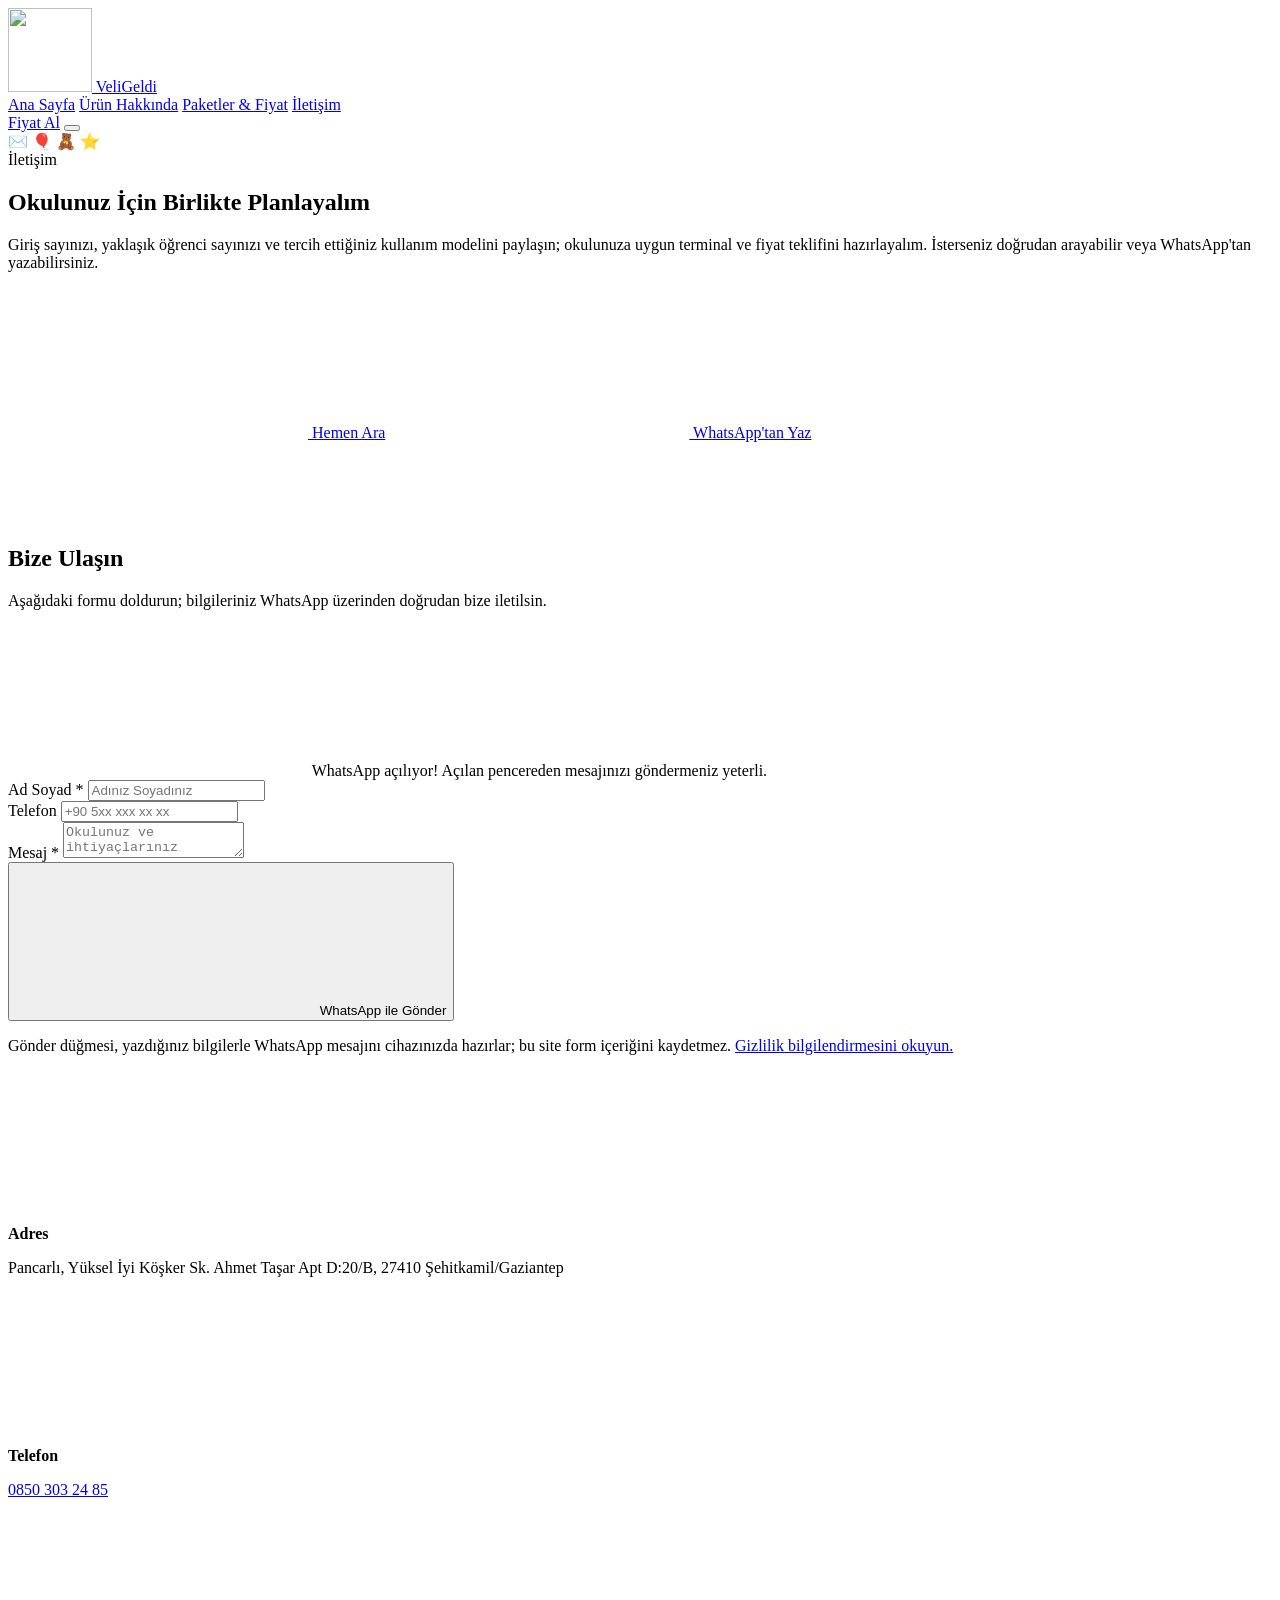
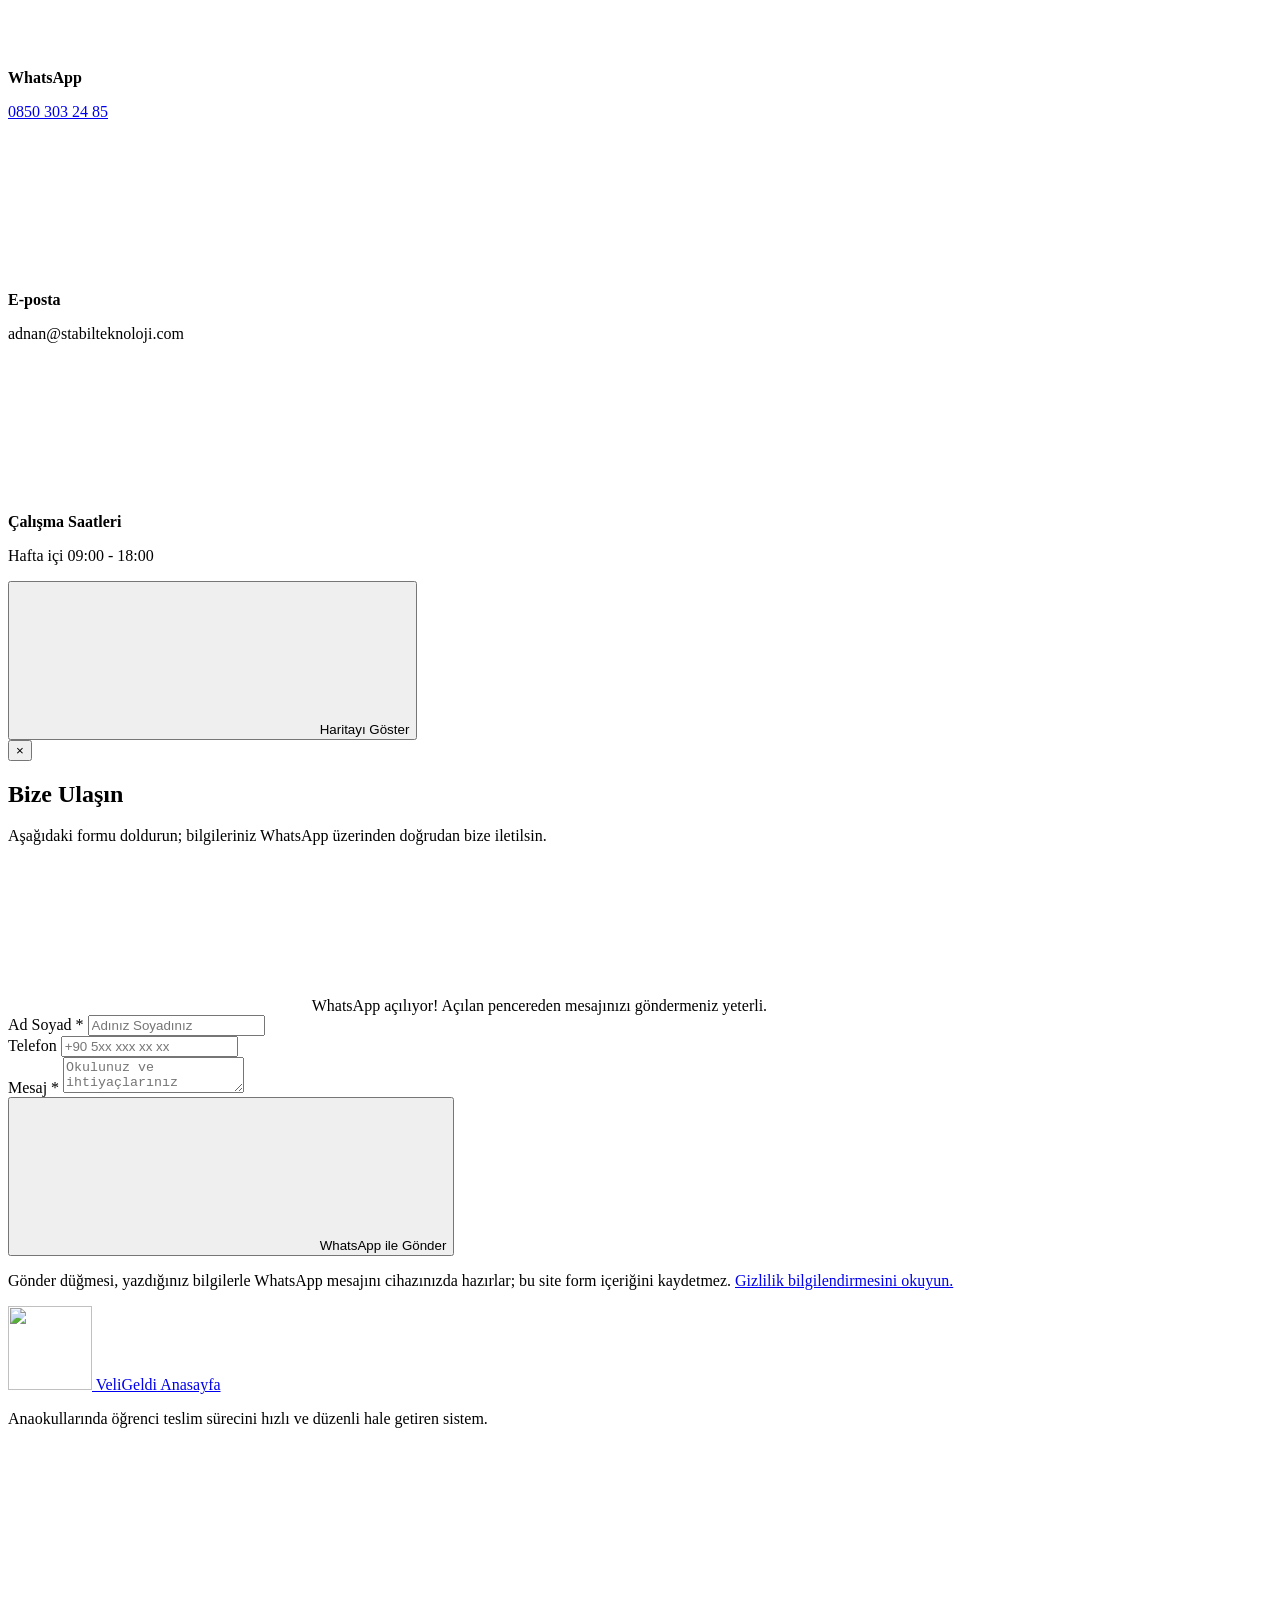
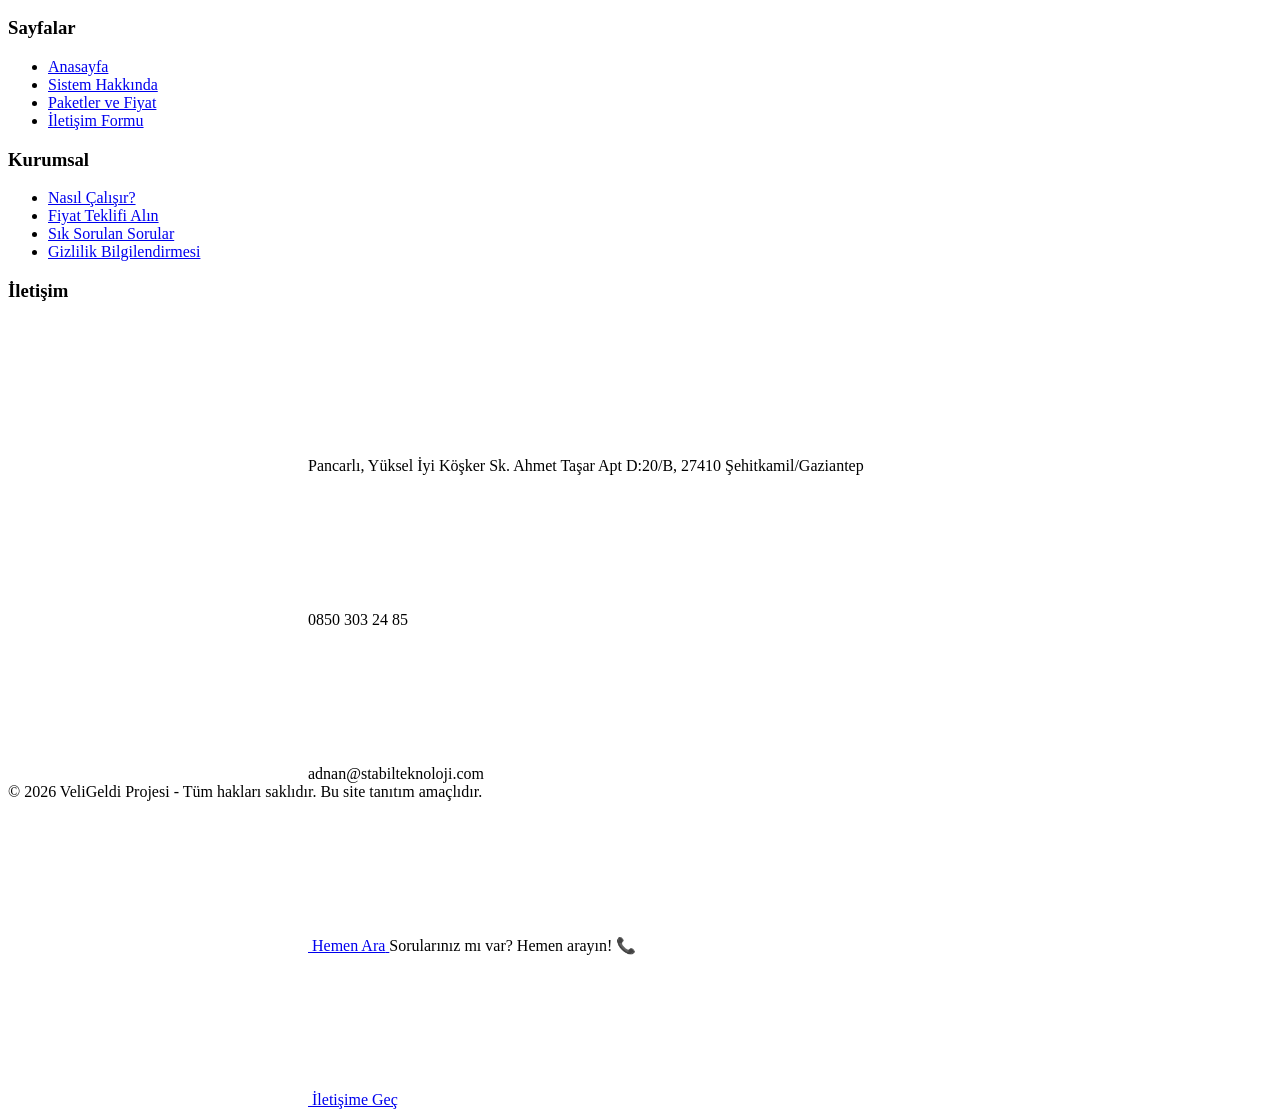
==== commit fdfd4366: "feat: refine product marketing and site quality" ====
--- a/website/contact.html
+++ b/website/contact.html
@@ -3,10 +3,10 @@
 <head>
 <meta charset="UTF-8">
 <meta name="viewport" content="width=device-width, initial-scale=1.0">
-<link rel="preload" href="../fonts/nunito-latin-ext.woff2" as="font" type="font/woff2" crossorigin>
-<link rel="preload" href="../fonts/nunito-latin.woff2" as="font" type="font/woff2" crossorigin>
-<link rel="preload" href="../fonts/opensans-latin-ext.woff2" as="font" type="font/woff2" crossorigin>
-<link rel="preload" href="../fonts/opensans-latin.woff2" as="font" type="font/woff2" crossorigin>
+<link rel="preload" href="/fonts/nunito-latin-ext.woff2" as="font" type="font/woff2" crossorigin>
+<link rel="preload" href="/fonts/nunito-latin.woff2" as="font" type="font/woff2" crossorigin>
+<link rel="preload" href="/fonts/opensans-latin-ext.woff2" as="font" type="font/woff2" crossorigin>
+<link rel="preload" href="/fonts/opensans-latin.woff2" as="font" type="font/woff2" crossorigin>
 <title>İletişim | VeliGeldi</title>
 <meta name="description" content="VeliGeldi ekibiyle iletişime geçin, fiyat teklifi alın veya sorularınızı iletin.">
 <link rel="canonical" href="https://veligeldi.com/iletisim">
@@ -22,7 +22,9 @@
 <meta property="og:image" content="https://veligeldi.com/img/veligeldi-logo-mark.png">
 <meta property="og:image:width" content="400">
 <meta property="og:image:height" content="400">
+<meta property="og:image:alt" content="VeliGeldi logosu">
 <meta name="twitter:image" content="https://veligeldi.com/img/veligeldi-logo-mark.png">
+<meta name="twitter:image:alt" content="VeliGeldi logosu">
 <link rel="icon" type="image/svg+xml" href="logo.svg">
 <link rel="apple-touch-icon" href="img/veligeldi-logo-mark.png">
 <script type="application/ld+json">
@@ -52,972 +54,9 @@
   "sameAs": ["https://www.instagram.com/stabilteknoloji/"]
 }
 </script>
-<style>
-/* ============================================
-   VeliGeldi Marketing Website Styles
-   ============================================ */
-
-.icon {
-  width: 1em;
-  height: 1em;
-  display: inline-block;
-  vertical-align: -0.125em;
-  fill: currentColor;
-  flex-shrink: 0;
-}
-
-.visually-hidden {
-  position: absolute;
-  width: 1px;
-  height: 1px;
-  padding: 0;
-  margin: -1px;
-  overflow: hidden;
-  clip: rect(0, 0, 0, 0);
-  white-space: nowrap;
-  border: 0;
-}
-
-.bottom-bar {
-  position: fixed;
-  left: 0;
-  right: 0;
-  bottom: 0;
-  z-index: 199;
-  display: flex;
-  align-items: center;
-  justify-content: center;
-  gap: 10px;
-  background: var(--color-orange-dark);
-  color: #4a2e00;
-  padding: 16px 20px;
-  font-family: var(--font-heading);
-  font-weight: 700;
-  font-size: 1rem;
-  box-shadow: 0 -6px 20px rgba(0, 0, 0, 0.15);
-  transition: background 0.2s ease;
-}
-.bottom-bar:hover { background: #e07f00; }
-.bottom-bar .icon { width: 1.15em; height: 1.15em; }
-
-.floating-call-wrap {
-  position: fixed;
-  bottom: 78px;
-  right: 24px;
-  z-index: 200;
-}
-.floating-call {
-  position: relative;
-  display: inline-flex;
-  align-items: center;
-  gap: 10px;
-  background: #2E7D32;
-  color: var(--color-white);
-  padding: 18px 28px;
-  border-radius: 999px;
-  font-family: var(--font-heading);
-  font-weight: 700;
-  font-size: 1.05rem;
-  box-shadow: 0 10px 26px rgba(0, 0, 0, 0.25);
-  transition: transform 0.2s ease, box-shadow 0.2s ease, background 0.2s ease;
-  animation: call-pulse 1.6s ease-in-out 3s infinite;
-}
-.floating-call::before {
-  content: "";
-  position: absolute;
-  inset: 0;
-  border-radius: inherit;
-  background: rgba(46, 125, 50, 0.55);
-  opacity: 0;
-  z-index: -1;
-  pointer-events: none;
-  animation: call-pulse-ring 1.6s ease-in-out 3s infinite;
-}
-.floating-call:hover {
-  background: #1B5E20;
-  transform: translateY(-3px) scale(1.05);
-  box-shadow: 0 14px 32px rgba(0, 0, 0, 0.3);
-  animation-play-state: paused;
-}
-.floating-call:hover::before { animation-play-state: paused; }
-.floating-call .icon { width: 1.3em; height: 1.3em; }
-.call-nudge {
-  position: absolute;
-  bottom: calc(100% + 12px);
-  right: 0;
-  background: var(--color-white);
-  color: var(--color-text);
-  font-family: var(--font-heading);
-  font-weight: 700;
-  font-size: 0.82rem;
-  white-space: nowrap;
-  padding: 10px 16px;
-  border-radius: 14px;
-  box-shadow: 0 8px 20px rgba(0, 0, 0, 0.18);
-  opacity: 0;
-  transform: translateY(6px) scale(0.92);
-  pointer-events: none;
-  animation: nudge-pop-opacity 6s steps(1, jump-end) 3s infinite, nudge-pop-move 6s ease-in-out 3s infinite;
-}
-.call-nudge::after {
-  content: "";
-  position: absolute;
-  top: 100%;
-  right: 22px;
-  border: 7px solid transparent;
-  border-top-color: var(--color-white);
-}
-.floating-call:hover ~ .call-nudge { opacity: 0; }
-
-@keyframes nudge-pop-opacity {
-  0%, 20% { opacity: 0; }
-  20.01%, 82% { opacity: 1; }
-  82.01%, 100% { opacity: 0; }
-}
-@keyframes nudge-pop-move {
-  0%, 20% { transform: translateY(6px) scale(0.92); }
-  28%, 82% { transform: translateY(0) scale(1); }
-  92%, 100% { transform: translateY(6px) scale(0.92); }
-}
-
-@keyframes call-pulse {
-  0%, 100% { transform: scale(1); }
-  50% { transform: scale(1.2); }
-}
-@keyframes call-pulse-ring {
-  0% { transform: scale(1); opacity: 0.55; }
-  70%, 100% { transform: scale(1.35); opacity: 0; }
-}
-
-@media (prefers-reduced-motion: reduce) {
-  .floating-call, .floating-call::before, .call-nudge { animation: none; }
-}
-
-@media (max-width: 560px) {
-  .bottom-bar { padding: 13px 16px; font-size: 0.9rem; }
-  .floating-call-wrap { bottom: 66px; right: 16px; }
-  .floating-call { padding: 20px; }
-  .floating-call span { display: none; }
-  .floating-call .icon { width: 1.7em; height: 1.7em; }
-}
-
-@font-face {
-  font-family: 'Nunito';
-  font-style: normal;
-  font-weight: 400 800;
-  font-display: swap;
-  src: url('../fonts/nunito-latin-ext.woff2') format('woff2');
-  unicode-range: U+0100-02BA, U+02BD-02C5, U+02C7-02CC, U+02CE-02D7, U+02DD-02FF, U+0304, U+0308, U+0329, U+1D00-1DBF, U+1E00-1E9F, U+1EF2-1EFF, U+2020, U+20A0-20AB, U+20AD-20C0, U+2113, U+2C60-2C7F, U+A720-A7FF;
-}
-@font-face {
-  font-family: 'Nunito';
-  font-style: normal;
-  font-weight: 400 800;
-  font-display: swap;
-  src: url('../fonts/nunito-latin.woff2') format('woff2');
-  unicode-range: U+0000-00FF, U+0131, U+0152-0153, U+02BB-02BC, U+02C6, U+02DA, U+02DC, U+0304, U+0308, U+0329, U+2000-206F, U+20AC, U+2122, U+2191, U+2193, U+2212, U+2215, U+FEFF, U+FFFD;
-}
-@font-face {
-  font-family: 'Open Sans';
-  font-style: normal;
-  font-weight: 400 600;
-  font-display: swap;
-  src: url('../fonts/opensans-latin-ext.woff2') format('woff2');
-  unicode-range: U+0100-02BA, U+02BD-02C5, U+02C7-02CC, U+02CE-02D7, U+02DD-02FF, U+0304, U+0308, U+0329, U+1D00-1DBF, U+1E00-1E9F, U+1EF2-1EFF, U+2020, U+20A0-20AB, U+20AD-20C0, U+2113, U+2C60-2C7F, U+A720-A7FF;
-}
-@font-face {
-  font-family: 'Open Sans';
-  font-style: normal;
-  font-weight: 400 600;
-  font-display: swap;
-  src: url('../fonts/opensans-latin.woff2') format('woff2');
-  unicode-range: U+0000-00FF, U+0131, U+0152-0153, U+02BB-02BC, U+02C6, U+02DA, U+02DC, U+0304, U+0308, U+0329, U+2000-206F, U+20AC, U+2122, U+2191, U+2193, U+2212, U+2215, U+FEFF, U+FFFD;
-}
-
-:root {
-  --color-yellow: #FFD700;
-  --color-yellow-dark: #F9A825;
-  --color-green: #66BB6A;
-  --color-green-dark: #4CAF50;
-  --color-blue: #42A5F5;
-  --color-blue-dark: #1E88E5;
-  --color-orange: #FF9800;
-  --color-orange-dark: #FB8C00;
-  --color-orange-text: #8A4300;
-  --color-green-text: #1E6B28;
-  --color-white: #FFFFFF;
-  --color-bg-light: #F5F5F5;
-  --color-text: #37474F;
-  --color-text-muted: #6b7780;
-
-  --font-heading: 'Nunito', sans-serif;
-  --font-body: 'Open Sans', sans-serif;
-
-  --radius-sm: 10px;
-  --radius-md: 18px;
-  --radius-lg: 28px;
-
-  --shadow-soft: 0 8px 24px rgba(55, 71, 79, 0.08);
-  --shadow-hover: 0 14px 32px rgba(55, 71, 79, 0.14);
-
-  --container-width: 1140px;
-}
-
-* { box-sizing: border-box; margin: 0; padding: 0; }
-
-html { scroll-behavior: smooth; }
-
-body {
-  font-family: var(--font-body);
-  color: var(--color-text);
-  background: var(--color-white);
-  line-height: 1.6;
-  overflow-x: hidden;
-}
-
-img, svg { max-width: 100%; display: block; }
-
-a { text-decoration: none; color: inherit; }
-
-ul { list-style: none; }
-
-.container {
-  width: 100%;
-  max-width: var(--container-width);
-  margin: 0 auto;
-  padding: 0 24px;
-}
-
-h1, h2, h3, h4 {
-  font-family: var(--font-heading);
-  font-weight: 700;
-  line-height: 1.25;
-  color: var(--color-text);
-}
-
-h1 { font-size: clamp(2rem, 4vw, 3rem); }
-h2 { font-size: clamp(1.7rem, 3vw, 2.2rem); }
-h3 { font-size: clamp(1.3rem, 2.4vw, 1.6rem); }
-h4 { font-size: 1.2rem; font-weight: 600; }
-
-p { color: var(--color-text-muted); }
-
-section { padding: 80px 0; }
-main > section:not(:first-child) { content-visibility: auto; contain-intrinsic-size: auto 700px; }
-
-.section-head { text-align: center; max-width: 640px; margin: 0 auto 48px; }
-.section-head .eyebrow {
-  display: inline-block;
-  font-family: var(--font-heading);
-  font-weight: 700;
-  font-size: 0.85rem;
-  letter-spacing: 0.08em;
-  text-transform: uppercase;
-  color: var(--color-orange-text);
-  background: #FFF3E0;
-  padding: 6px 16px;
-  border-radius: 999px;
-  margin-bottom: 16px;
-}
-.section-head h2 { margin-bottom: 12px; }
-
-/* ============ Buttons ============ */
-.btn {
-  display: inline-flex;
-  align-items: center;
-  gap: 10px;
-  padding: 14px 30px;
-  border-radius: 999px;
-  font-family: var(--font-heading);
-  font-weight: 700;
-  font-size: 1rem;
-  border: none;
-  cursor: pointer;
-  transition: transform 0.2s ease, box-shadow 0.2s ease, background 0.2s ease;
-  white-space: nowrap;
-}
-.btn:hover { transform: translateY(-2px); }
-.btn-primary {
-  background: var(--color-yellow-dark);
-  color: #4a2e00;
-  box-shadow: 0 8px 20px rgba(249, 168, 37, 0.35);
-}
-.btn-primary:hover { background: #f7bb2f; box-shadow: 0 12px 26px rgba(249, 168, 37, 0.45); }
-.btn-secondary {
-  background: var(--color-white);
-  color: var(--color-text);
-  border: 2px solid rgba(55, 71, 79, 0.15);
-}
-.btn-secondary:hover { border-color: var(--color-yellow-dark); }
-.btn-block { width: 100%; justify-content: center; }
-
-/* ============ Header ============ */
-.site-header {
-  position: sticky;
-  top: 0;
-  z-index: 100;
-  background: rgba(255, 255, 255, 0.98);
-  border-bottom: 1px solid rgba(55, 71, 79, 0.08);
-}
-.site-header .container {
-  display: flex;
-  align-items: center;
-  justify-content: space-between;
-  min-height: 76px;
-}
-.logo {
-  display: flex;
-  align-items: center;
-  gap: 10px;
-  font-family: var(--font-heading);
-  font-weight: 800;
-  font-size: 1.4rem;
-  color: var(--color-text);
-}
-.logo .logo-badge {
-  display: inline-flex;
-  align-items: center;
-  justify-content: center;
-  width: 84px;
-  height: 84px;
-}
-.logo .logo-badge img { width: 100%; height: 100%; object-fit: contain; }
-.logo .logo-sub { color: var(--color-orange-text); }
-
-.nav-links {
-  display: flex;
-  align-items: center;
-  gap: 8px;
-}
-.nav-links a {
-  font-family: var(--font-heading);
-  font-weight: 600;
-  font-size: 0.98rem;
-  padding: 10px 16px;
-  border-radius: 999px;
-  color: var(--color-text);
-  transition: background 0.2s ease, color 0.2s ease;
-}
-.nav-links a:hover { background: var(--color-bg-light); }
-.nav-links a.active { background: var(--color-yellow); color: #4a2e00; }
-
-.nav-cta { display: flex; align-items: center; gap: 12px; }
-
-.menu-toggle {
-  display: none;
-  flex-direction: column;
-  gap: 5px;
-  background: none;
-  border: none;
-  cursor: pointer;
-  padding: 8px;
-}
-.menu-toggle span {
-  width: 26px;
-  height: 3px;
-  border-radius: 2px;
-  background: var(--color-text);
-  transition: transform 0.25s ease, opacity 0.25s ease;
-}
-.menu-toggle.open span:nth-child(1) { transform: translateY(8px) rotate(45deg); }
-.menu-toggle.open span:nth-child(2) { opacity: 0; }
-.menu-toggle.open span:nth-child(3) { transform: translateY(-8px) rotate(-45deg); }
-
-/* ============ Hero ============ */
-.hero {
-  position: relative;
-  background: var(--color-yellow-dark);
-  overflow: hidden;
-  padding: 96px 0 120px;
-}
-.hero .container {
-  position: relative;
-  display: grid;
-  grid-template-columns: 1.1fr 0.9fr;
-  gap: 48px;
-  align-items: center;
-}
-.hero-badge {
-  display: inline-flex;
-  align-items: center;
-  gap: 8px;
-  background: rgba(255, 255, 255, 0.55);
-  padding: 8px 18px;
-  border-radius: 999px;
-  font-family: var(--font-heading);
-  font-weight: 700;
-  font-size: 0.85rem;
-  color: #6b3e00;
-  margin-bottom: 20px;
-}
-.hero h1 { color: #40260a; margin-bottom: 18px; }
-.hero p.lead { color: #5c3d16; font-size: 1.1rem; max-width: 480px; margin-bottom: 32px; }
-.hero-actions { display: flex; flex-wrap: wrap; gap: 14px; margin-bottom: 36px; }
-.hero-trust { display: flex; flex-wrap: wrap; gap: 22px; }
-.hero-trust span {
-  display: flex;
-  align-items: center;
-  gap: 8px;
-  font-family: var(--font-heading);
-  font-weight: 700;
-  font-size: 0.92rem;
-  color: #5c3d16;
-}
-
-.hero-art {
-  position: relative;
-  background: rgba(255, 255, 255, 0.55);
-  border-radius: var(--radius-lg);
-  padding: 32px;
-  box-shadow: var(--shadow-soft);
-}
-.hero-art .device-card {
-  background: var(--color-white);
-  border-radius: var(--radius-md);
-  padding: 24px;
-  box-shadow: var(--shadow-hover);
-}
-.hero-art .device-card .dot-row { display: flex; gap: 6px; margin-bottom: 16px; }
-.hero-art .device-card .dot { width: 10px; height: 10px; border-radius: 50%; }
-.dot.d1 { background: var(--color-orange); }
-.dot.d2 { background: var(--color-yellow-dark); }
-.dot.d3 { background: var(--color-green-dark); }
-.hero-art .avatar-row { display: flex; align-items: center; gap: 14px; margin-bottom: 18px; }
-.hero-art .avatar {
-  width: 54px; height: 54px; border-radius: 50%;
-  background: var(--color-blue-dark);
-  display: flex; align-items: center; justify-content: center;
-  color: var(--color-white); font-size: 1.4rem;
-}
-.hero-art .avatar-info strong { display: block; font-family: var(--font-heading); }
-.hero-art .avatar-info small { color: var(--color-text-muted); }
-.hero-art .status-pill {
-  display: inline-flex; align-items: center; gap: 8px;
-  background: #E8F5E9; color: var(--color-green-text);
-  font-family: var(--font-heading); font-weight: 700; font-size: 0.9rem;
-  padding: 10px 16px; border-radius: 999px;
-}
-
-/* ============ Feature Cards ============ */
-.features-grid {
-  display: grid;
-  grid-template-columns: repeat(3, 1fr);
-  gap: 28px;
-}
-.feature-card {
-  background: var(--color-white);
-  border: 1px solid rgba(55, 71, 79, 0.08);
-  border-radius: var(--radius-md);
-  padding: 34px 28px;
-  box-shadow: var(--shadow-soft);
-  transition: transform 0.25s ease, box-shadow 0.25s ease;
-}
-.feature-card:hover { transform: translateY(-6px); box-shadow: var(--shadow-hover); }
-.feature-icon {
-  width: 58px; height: 58px;
-  border-radius: 16px;
-  display: flex; align-items: center; justify-content: center;
-  font-size: 1.5rem;
-  margin-bottom: 20px;
-  color: var(--color-white);
-}
-.feature-icon.icon-yellow { background: var(--color-yellow-dark); color: #4a2e00; }
-.feature-icon.icon-green { background: var(--color-green-dark); }
-.feature-icon.icon-blue { background: var(--color-blue-dark); }
-.feature-icon.icon-orange { background: var(--color-orange-dark); }
-.feature-card h3 { margin-bottom: 10px; }
-
-.bg-light { background: var(--color-bg-light); }
-
-/* ============ How it works ============ */
-.steps {
-  display: grid;
-  grid-template-columns: repeat(4, 1fr);
-  gap: 24px;
-  position: relative;
-}
-.step-card {
-  background: var(--color-white);
-  border-radius: var(--radius-md);
-  padding: 30px 22px;
-  text-align: center;
-  box-shadow: var(--shadow-soft);
-  position: relative;
-}
-.step-number {
-  width: 40px; height: 40px;
-  border-radius: 50%;
-  background: var(--color-yellow);
-  color: #4a2e00;
-  display: flex; align-items: center; justify-content: center;
-  font-family: var(--font-heading); font-weight: 800;
-  margin: 0 auto 16px;
-}
-.step-card .step-icon { font-size: 1.8rem; margin-bottom: 12px; }
-.step-card h3 { margin-bottom: 8px; font-size: 1.2rem; font-weight: 600; }
-.step-card p { font-size: 0.92rem; }
-
-/* ============ CTA Band ============ */
-.cta-band {
-  background: #2E7D32;
-  border-radius: var(--radius-lg);
-  padding: 56px 40px;
-  text-align: center;
-  color: var(--color-white);
-  margin: 0 24px;
-  max-width: calc(var(--container-width) - 48px);
-  margin-inline: auto;
-}
-.cta-band h2 { color: var(--color-white); margin-bottom: 12px; }
-.cta-band p { color: var(--color-white); margin-bottom: 28px; }
-.cta-band .btn-primary { background: var(--color-white); color: var(--color-green-text); box-shadow: none; }
-.cta-band .btn-primary:hover { background: #f3fff3; }
-
-/* ============ Scenario Cards (product.html) ============ */
-.scenario-grid {
-  display: grid;
-  grid-template-columns: repeat(3, 1fr);
-  gap: 24px;
-}
-.scenario-card {
-  background: var(--color-white);
-  border-radius: var(--radius-md);
-  padding: 28px;
-  border-top: 4px solid var(--color-yellow-dark);
-  box-shadow: var(--shadow-soft);
-}
-.scenario-card.blue { border-top-color: var(--color-blue-dark); }
-.scenario-card.green { border-top-color: var(--color-green-dark); }
-.scenario-card .scenario-role {
-  display: inline-flex; align-items: center; gap: 8px;
-  font-family: var(--font-heading); font-weight: 700; font-size: 0.9rem;
-  color: var(--color-text-muted); margin-bottom: 14px;
-}
-.scenario-card ul { display: flex; flex-direction: column; gap: 10px; }
-.scenario-card h3 { font-size: 1.2rem; font-weight: 600; }
-.scenario-card li { display: flex; gap: 10px; font-size: 0.95rem; align-items: flex-start; }
-.scenario-card li i { color: var(--color-green-text); margin-top: 3px; }
-
-/* ============ Pricing (pricing.html) ============ */
-.pricing-grid {
-  display: grid;
-  grid-template-columns: repeat(3, 1fr);
-  gap: 28px;
-  align-items: stretch;
-}
-.pricing-grid.cols-2 {
-  grid-template-columns: repeat(2, 1fr);
-  max-width: 800px;
-  margin: 0 auto;
-}
-.price-card {
-  background: var(--color-white);
-  border: 1px solid rgba(55,71,79,0.1);
-  border-radius: var(--radius-lg);
-  padding: 36px 30px;
-  display: flex;
-  flex-direction: column;
-  box-shadow: var(--shadow-soft);
-  position: relative;
-  transition: transform 0.25s ease, box-shadow 0.25s ease;
-}
-.price-card:hover { transform: translateY(-6px); box-shadow: var(--shadow-hover); }
-.price-card.featured {
-  border: 2px solid var(--color-yellow-dark);
-  transform: scale(1.03);
-}
-.price-card.featured:hover { transform: scale(1.03) translateY(-6px); }
-.price-badge {
-  position: absolute; top: -14px; right: 28px;
-  background: var(--color-yellow-dark); color: #4a2e00;
-  font-family: var(--font-heading); font-weight: 700; font-size: 0.8rem;
-  padding: 6px 16px; border-radius: 999px;
-}
-.product-visual {
-  width: 100%;
-  height: 140px;
-  border-radius: var(--radius-md);
-  display: flex;
-  align-items: center;
-  justify-content: center;
-  margin-bottom: 22px;
-  font-size: 3rem;
-  color: var(--color-white);
-}
-.product-visual.visual-orange { background: var(--color-orange-dark); }
-.product-visual.visual-blue { background: var(--color-blue-dark); }
-.product-visual.visual-green { background: var(--color-green-dark); }
-
-.price-card .plan-name { font-family: var(--font-heading); font-weight: 700; color: var(--color-orange-text); margin-bottom: 6px; font-size: 0.95rem; text-transform: uppercase; letter-spacing: 0.04em; }
-.price-card h3 { margin-bottom: 6px; }
-.price-card .plan-desc { font-size: 0.92rem; margin-bottom: 22px; }
-.price-card .plan-features { flex: 1; display: flex; flex-direction: column; gap: 12px; margin-bottom: 28px; }
-.price-card .plan-features li { display: flex; gap: 10px; font-size: 0.95rem; align-items: flex-start; }
-.price-card .plan-features li i.fa-check { color: var(--color-green-text); margin-top: 3px; }
-.price-card .plan-features li.muted { color: #b0b8bc; }
-.price-card .plan-features li.muted i { color: #cfd6d9; }
-
-.faq-list { max-width: 760px; margin: 0 auto; display: flex; flex-direction: column; gap: 14px; }
-.faq-item {
-  background: var(--color-white);
-  border: 1px solid rgba(55,71,79,0.1);
-  border-radius: var(--radius-sm);
-  overflow: hidden;
-}
-.faq-item summary {
-  padding: 18px 22px;
-  cursor: pointer;
-  font-family: var(--font-heading);
-  font-weight: 700;
-  display: flex;
-  justify-content: space-between;
-  align-items: center;
-  list-style: none;
-}
-.faq-item summary::-webkit-details-marker { display: none; }
-.faq-item summary::after { content: "+"; font-size: 1.4rem; color: var(--color-orange-text); }
-.faq-item[open] summary::after { content: "\2212"; }
-.faq-item p { padding: 0 22px 20px; }
-
-/* ============ Contact (contact.html) ============ */
-.contact-grid {
-  display: grid;
-  grid-template-columns: 1fr 0.85fr;
-  gap: 40px;
-  align-items: start;
-}
-.contact-form-card {
-  background: var(--color-white);
-  border-radius: var(--radius-lg);
-  padding: 40px;
-  box-shadow: var(--shadow-soft);
-}
-.form-row { display: grid; grid-template-columns: 1fr 1fr; gap: 18px; margin-bottom: 18px; }
-.form-group { margin-bottom: 18px; display: flex; flex-direction: column; gap: 8px; }
-.form-group label { font-family: var(--font-heading); font-weight: 700; font-size: 0.92rem; }
-.form-group input,
-.form-group textarea {
-  border: 1.5px solid rgba(55,71,79,0.18);
-  border-radius: var(--radius-sm);
-  padding: 13px 16px;
-  font-family: var(--font-body);
-  font-size: 0.98rem;
-  color: var(--color-text);
-  transition: border-color 0.2s ease;
-  width: 100%;
-}
-.form-group input:focus,
-.form-group textarea:focus {
-  outline: none;
-  border-color: var(--color-yellow-dark);
-}
-.form-group textarea { resize: vertical; min-height: 130px; }
-.form-note { font-size: 0.85rem; color: var(--color-text-muted); margin-top: 14px; }
-.form-success {
-  display: none;
-  align-items: center;
-  gap: 12px;
-  background: #E8F5E9;
-  color: var(--color-green-text);
-  border-radius: var(--radius-sm);
-  padding: 16px 20px;
-  font-family: var(--font-heading);
-  font-weight: 700;
-  margin-bottom: 20px;
-}
-.form-success.show { display: flex; }
-
-.info-card {
-  background: var(--color-white);
-  border-radius: var(--radius-lg);
-  padding: 32px;
-  box-shadow: var(--shadow-soft);
-  margin-bottom: 24px;
-}
-.info-item { display: flex; gap: 16px; margin-bottom: 22px; }
-.info-item:last-child { margin-bottom: 0; }
-.info-item .info-icon {
-  width: 46px; height: 46px; border-radius: 12px;
-  background: var(--color-bg-light);
-  display: flex; align-items: center; justify-content: center;
-  color: var(--color-orange-text);
-  flex-shrink: 0;
-}
-.info-item strong { display: block; font-family: var(--font-heading); margin-bottom: 4px; }
-.info-item p { font-size: 0.92rem; margin: 0; }
-.map-embed {
-  border-radius: var(--radius-lg);
-  overflow: hidden;
-  box-shadow: var(--shadow-soft);
-  line-height: 0;
-}
-.map-embed iframe { width: 100%; height: 280px; border: 0; display: block; }
-.map-placeholder {
-  width: 100%; height: 280px; border: 0; display: flex;
-  flex-direction: column; align-items: center; justify-content: center; gap: 10px;
-  background: var(--color-bg-light);
-  color: var(--color-text);
-  font-family: var(--font-heading); font-weight: 700; font-size: 0.95rem;
-  cursor: pointer; transition: background 0.2s ease;
-}
-.map-placeholder:hover { background: #eceff1; }
-.map-placeholder .icon { width: 2em; height: 2em; color: var(--color-orange-dark); }
-
-.quick-actions {
-  display: flex;
-  flex-wrap: wrap;
-  justify-content: center;
-  gap: 14px;
-  margin-top: 28px;
-}
-.btn-call {
-  background: #0d5aa7;
-  color: var(--color-white);
-  box-shadow: 0 8px 20px rgba(30, 136, 229, 0.35);
-}
-.btn-call:hover { background: #1a78ce; }
-.btn-whatsapp {
-  background: #075E54;
-  color: var(--color-white);
-  box-shadow: 0 8px 20px rgba(37, 211, 102, 0.35);
-}
-.btn-whatsapp:hover { background: #128C7E; }
-
-/* ============ Footer ============ */
-.site-footer {
-  background: #2b363c;
-  color: #cfd8dc;
-  padding: 60px 0 170px;
-}
-.footer-grid {
-  display: grid;
-  grid-template-columns: 1.4fr 1fr 1fr 1.2fr;
-  gap: 36px;
-  margin-bottom: 40px;
-}
-.footer-brand .logo { color: var(--color-white); margin-bottom: 14px; }
-.footer-brand p { color: #9aa7ac; font-size: 0.92rem; max-width: 280px; }
-.footer-col h3 { color: var(--color-white); margin-bottom: 16px; font-size: 1.05rem; font-weight: 600; }
-.footer-col ul { display: flex; flex-direction: column; gap: 10px; }
-.footer-col a { color: #cfd8dc; font-size: 0.94rem; transition: color 0.2s ease; }
-.footer-col a:hover { color: var(--color-yellow); }
-.footer-col .info-line { display: flex; gap: 10px; align-items: flex-start; color: #cfd8dc; font-size: 0.94rem; margin-bottom: 10px; }
-.footer-col .info-line i { color: var(--color-yellow); margin-top: 3px; }
-.social-row { display: flex; gap: 10px; margin-top: 16px; }
-.social-row a {
-  width: 38px; height: 38px; border-radius: 50%;
-  background: rgba(255,255,255,0.08);
-  display: flex; align-items: center; justify-content: center;
-  transition: background 0.2s ease;
-}
-.social-row a:hover { background: var(--color-yellow-dark); color: #4a2e00; }
-.footer-bottom {
-  border-top: 1px solid rgba(255,255,255,0.08);
-  padding-top: 22px;
-  display: flex;
-  justify-content: space-between;
-  flex-wrap: wrap;
-  gap: 10px;
-  font-size: 0.85rem;
-  color: #8fa0a6;
-}
-
-/* ============ Page Hero (subpages) ============ */
-.page-hero {
-  background: #FFEFDC;
-  padding: 64px 0 60px;
-  text-align: center;
-}
-.page-hero .eyebrow {
-  display: inline-block;
-  font-family: var(--font-heading); font-weight: 700; font-size: 0.85rem;
-  letter-spacing: 0.06em; text-transform: uppercase;
-  color: var(--color-orange-text);
-  background: rgba(255,255,255,0.7);
-  padding: 6px 16px; border-radius: 999px; margin-bottom: 16px;
-}
-.page-hero p { max-width: 620px; margin: 14px auto 0; color: var(--color-text); }
-
-/* ============ Responsive ============ */
-@media (max-width: 960px) {
-  .hero .container { grid-template-columns: 1fr; }
-  .hero-art { max-width: 480px; }
-  .features-grid { grid-template-columns: repeat(2, 1fr); }
-  .steps { grid-template-columns: repeat(2, 1fr); }
-  .scenario-grid { grid-template-columns: 1fr; }
-  .pricing-grid, .pricing-grid.cols-2 { grid-template-columns: 1fr; max-width: none; }
-  .price-card.featured { transform: none; }
-  .price-card.featured:hover { transform: translateY(-6px); }
-  .contact-grid { grid-template-columns: 1fr; }
-  .footer-grid { grid-template-columns: 1fr 1fr; }
-}
-
-@media (max-width: 768px) {
-  .nav-links, .nav-cta .btn-secondary { display: none; }
-  .menu-toggle { display: flex; }
-  .site-header.nav-open .nav-links {
-    display: flex;
-    position: absolute;
-    top: 76px; left: 0; right: 0;
-    background: var(--color-white);
-    flex-direction: column;
-    padding: 16px 24px 24px;
-    box-shadow: var(--shadow-soft);
-  }
-  .site-header.nav-open .nav-links a { width: 100%; padding: 14px 16px; }
-  section { padding: 72px 0; }
-  .cta-band { padding: 40px 24px; }
-  .form-row { grid-template-columns: 1fr; }
-  .footer-grid { grid-template-columns: 1fr; gap: 40px; }
-  .footer-bottom { flex-direction: column; text-align: center; }
-  .steps { gap: 28px; }
-  .scenario-grid { gap: 28px; }
-  .feature-card { padding: 36px 26px; }
-  .step-card { padding: 34px 24px; }
-  .price-card { padding: 38px 26px; }
-  .scenario-card { padding: 30px; }
-  .hero-actions { gap: 16px; }
-  .quick-actions { gap: 16px; }
-  .btn { padding: 16px 30px; }
-}
-
-@media (max-width: 560px) {
-  .features-grid { grid-template-columns: 1fr; }
-  .steps { grid-template-columns: 1fr; }
-  .hero-trust { gap: 18px; }
-  .site-footer { padding-bottom: 130px; }
-}
-
-/* ============ Preschool-Themed Icon Details ============ */
-@keyframes icon-float {
-  0%, 100% { transform: translateY(0) rotate(var(--tilt, 0deg)); }
-  50% { transform: translateY(-7px) rotate(var(--tilt, 0deg)); }
-}
-.info-item .info-icon {
-  border-radius: 42% 58% 54% 46% / 48% 44% 58% 52%;
-  color: var(--color-white);
-  box-shadow: 0 6px 14px rgba(55, 71, 79, 0.18);
-  transition: transform 0.35s cubic-bezier(0.34, 1.56, 0.64, 1);
-}
-.info-item:nth-child(1) .info-icon { background: linear-gradient(135deg, #FFB74D, #FB8C00); }
-.info-item:nth-child(2) .info-icon { background: linear-gradient(135deg, #64B5F6, #1E88E5); }
-.info-item:nth-child(3) .info-icon { background: linear-gradient(135deg, #66D97C, #25D366); }
-.info-item:nth-child(4) .info-icon { background: linear-gradient(135deg, #FFD54F, #F9A825); color: #4a2e00; }
-.info-item:nth-child(5) .info-icon { background: linear-gradient(135deg, #F48FB1, #EC407A); }
-.info-item:hover .info-icon { transform: scale(1.12) rotate(-6deg); }
-.logo .logo-badge { transition: transform 0.3s cubic-bezier(0.34, 1.56, 0.64, 1); }
-.logo:hover .logo-badge { transform: rotate(-10deg) scale(1.1); }
-.page-hero { position: relative; overflow: hidden; }
-.doodles { position: absolute; inset: 0; z-index: 1; pointer-events: none; overflow: hidden; }
-.doodle {
-  position: absolute;
-  opacity: 0.55;
-  animation: icon-float 5s ease-in-out 3s infinite;
-  filter: drop-shadow(0 4px 6px rgba(0,0,0,0.12));
-}
-.doodle.doodle-1 { top: 10%; left: 4%; font-size: 2.4rem; --tilt: -10deg; }
-.doodle.doodle-2 { top: 14%; right: 6%; font-size: 2.6rem; --tilt: 8deg; animation-delay: 3.8s; }
-.doodle.doodle-3 { bottom: 12%; left: 7%; font-size: 2.1rem; --tilt: -6deg; animation-delay: 4.6s; }
-.doodle.doodle-4 { bottom: 16%; right: 8%; font-size: 2.3rem; --tilt: 10deg; animation-delay: 5.4s; }
-.hero .container, .page-hero .container { position: relative; z-index: 2; }
-.wave-divider { position: absolute; left: 0; right: 0; bottom: -1px; width: 100%; height: 70px; line-height: 0; pointer-events: none; z-index: 1; }
-.wave-divider svg { width: 100%; height: 100%; display: block; }
-.section-head .eyebrow, .page-hero .eyebrow {
-  border: 2px dashed rgba(138, 67, 0, 0.35);
-  transform: rotate(-2deg);
-}
-.section-head h2 { position: relative; padding-bottom: 16px; }
-.section-head h2::after {
-  content: "";
-  position: absolute;
-  bottom: -2px;
-  left: 50%;
-  transform: translateX(-50%);
-  width: 84px;
-  height: 12px;
-  background-image: url("data:image/svg+xml,%3Csvg xmlns='http://www.w3.org/2000/svg' viewBox='0 0 120 16'%3E%3Cpath d='M4 10 Q 20 2 36 10 T 68 10 T 100 10 T 132 10' stroke='%23F9A825' stroke-width='5' fill='none' stroke-linecap='round'/%3E%3C/svg%3E");
-  background-repeat: no-repeat;
-  background-size: contain;
-}
-.btn-primary { box-shadow: 0 5px 0 #C87800, 0 10px 20px rgba(249, 168, 37, 0.3); }
-.btn-primary:hover { box-shadow: 0 5px 0 #C87800, 0 12px 24px rgba(249, 168, 37, 0.4); }
-.btn-primary:active { transform: translateY(3px); box-shadow: 0 1px 0 #C87800, 0 4px 10px rgba(249, 168, 37, 0.3); }
-.cta-band .btn-primary:active { box-shadow: none; transform: translateY(-1px); }
-.btn-call { box-shadow: 0 5px 0 #0d5aa7, 0 10px 20px rgba(30, 136, 229, 0.3); }
-.btn-call:hover { box-shadow: 0 5px 0 #0d5aa7, 0 12px 24px rgba(30, 136, 229, 0.4); }
-.btn-call:active { transform: translateY(3px); box-shadow: 0 1px 0 #0d5aa7, 0 4px 10px rgba(30, 136, 229, 0.3); }
-.btn-whatsapp { box-shadow: 0 5px 0 #17984a, 0 10px 20px rgba(37, 211, 102, 0.3); }
-.btn-whatsapp:hover { box-shadow: 0 5px 0 #17984a, 0 12px 24px rgba(37, 211, 102, 0.4); }
-.btn-whatsapp:active { transform: translateY(3px); box-shadow: 0 1px 0 #17984a, 0 4px 10px rgba(37, 211, 102, 0.3); }
-.bg-light {
-  background-image: radial-gradient(rgba(55, 71, 79, 0.06) 2px, transparent 2.5px);
-  background-size: 22px 22px;
-}
-@media (prefers-reduced-motion: reduce) {
-  .feature-icon::before, .doodle, .price-card:hover .product-visual .icon { animation: none; }
-}
-@media (max-width: 768px) {
-  .doodles { display: none; }
-}
-
-/* ============ Price Quote Modal ============ */
-.modal-overlay {
-  position: fixed;
-  inset: 0;
-  background: rgba(30, 34, 37, 0.55);
-  display: none;
-  align-items: center;
-  justify-content: center;
-  padding: 24px;
-  z-index: 500;
-}
-.modal-overlay.open { display: flex; }
-.modal-card {
-  position: relative;
-  background: var(--color-white);
-  border-radius: var(--radius-lg);
-  padding: 40px;
-  max-width: 560px;
-  width: 100%;
-  max-height: 88vh;
-  overflow-y: auto;
-  box-shadow: 0 24px 60px rgba(0, 0, 0, 0.35);
-  animation: modal-pop 0.25s ease;
-}
-@keyframes modal-pop {
-  from { opacity: 0; transform: scale(0.94) translateY(10px); }
-  to { opacity: 1; transform: scale(1) translateY(0); }
-}
-.modal-close {
-  position: absolute;
-  top: 16px;
-  right: 16px;
-  width: 36px;
-  height: 36px;
-  border-radius: 50%;
-  background: var(--color-bg-light);
-  border: none;
-  cursor: pointer;
-  display: flex;
-  align-items: center;
-  justify-content: center;
-  font-size: 1.3rem;
-  line-height: 1;
-  color: var(--color-text);
-  transition: background 0.2s ease, transform 0.2s ease;
-}
-.modal-close:hover { background: #e3e7e9; transform: rotate(90deg); }
-@media (prefers-reduced-motion: reduce) {
-  .modal-card { animation: none; }
-}
-@media (max-width: 560px) {
-  .modal-card { padding: 28px 22px; }
-}
-
-</style>
+<link rel="stylesheet" href="/css/site.css">
 </head>
 <body>
-<svg style="display:none" aria-hidden="true"><symbol id="i-circle-check" viewBox="0 0 512 512"><path d="M256 512A256 256 0 1 0 256 0a256 256 0 1 0 0 512zM369 209L241 337c-9.4 9.4-24.6 9.4-33.9 0l-64-64c-9.4-9.4-9.4-24.6 0-33.9s24.6-9.4 33.9 0l47 47L335 175c9.4-9.4 24.6-9.4 33.9 0s9.4 24.6 0 33.9z"/></symbol><symbol id="i-clock" viewBox="0 0 512 512"><path d="M256 0a256 256 0 1 1 0 512A256 256 0 1 1 256 0zM232 120V256c0 8 4 15.5 10.7 20l96 64c11 7.4 25.9 4.4 33.3-6.7s4.4-25.9-6.7-33.3L280 243.2V120c0-13.3-10.7-24-24-24s-24 10.7-24 24z"/></symbol><symbol id="i-envelope" viewBox="0 0 512 512"><path d="M48 64C21.5 64 0 85.5 0 112c0 15.1 7.1 29.3 19.2 38.4L236.8 313.6c11.4 8.5 27 8.5 38.4 0L492.8 150.4c12.1-9.1 19.2-23.3 19.2-38.4c0-26.5-21.5-48-48-48H48zM0 176V384c0 35.3 28.7 64 64 64H448c35.3 0 64-28.7 64-64V176L294.4 339.2c-22.8 17.1-54 17.1-76.8 0L0 176z"/></symbol><symbol id="i-instagram" viewBox="0 0 448 512"><path d="M224.1 141c-63.6 0-114.9 51.3-114.9 114.9s51.3 114.9 114.9 114.9S339 319.5 339 255.9 287.7 141 224.1 141zm0 189.6c-41.1 0-74.7-33.5-74.7-74.7s33.5-74.7 74.7-74.7 74.7 33.5 74.7 74.7-33.6 74.7-74.7 74.7zm146.4-194.3c0 14.9-12 26.8-26.8 26.8-14.9 0-26.8-12-26.8-26.8s12-26.8 26.8-26.8 26.8 12 26.8 26.8zm76.1 27.2c-1.7-35.9-9.9-67.7-36.2-93.9-26.2-26.2-58-34.4-93.9-36.2-37-2.1-147.9-2.1-184.9 0-35.8 1.7-67.6 9.9-93.9 36.1s-34.4 58-36.2 93.9c-2.1 37-2.1 147.9 0 184.9 1.7 35.9 9.9 67.7 36.2 93.9s58 34.4 93.9 36.2c37 2.1 147.9 2.1 184.9 0 35.9-1.7 67.7-9.9 93.9-36.2 26.2-26.2 34.4-58 36.2-93.9 2.1-37 2.1-147.8 0-184.8zM398.8 388c-7.8 19.6-22.9 34.7-42.6 42.6-29.5 11.7-99.5 9-132.1 9s-102.7 2.6-132.1-9c-19.6-7.8-34.7-22.9-42.6-42.6-11.7-29.5-9-99.5-9-132.1s-2.6-102.7 9-132.1c7.8-19.6 22.9-34.7 42.6-42.6 29.5-11.7 99.5-9 132.1-9s102.7-2.6 132.1 9c19.6 7.8 34.7 22.9 42.6 42.6 11.7 29.5 9 99.5 9 132.1s2.7 102.7-9 132.1z"/></symbol><symbol id="i-location-dot" viewBox="0 0 384 512"><path d="M215.7 499.2C267 435 384 279.4 384 192C384 86 298 0 192 0S0 86 0 192c0 87.4 117 243 168.3 307.2c12.3 15.3 35.1 15.3 47.4 0zM192 128a64 64 0 1 1 0 128 64 64 0 1 1 0-128z"/></symbol><symbol id="i-phone" viewBox="0 0 512 512"><path d="M164.9 24.6c-7.7-18.6-28-28.5-47.4-23.2l-88 24C12.1 30.2 0 46 0 64C0 311.4 200.6 512 448 512c18 0 33.8-12.1 38.6-29.5l24-88c5.3-19.4-4.6-39.7-23.2-47.4l-96-40c-16.3-6.8-35.2-2.1-46.3 11.6L304.7 368C234.3 334.7 177.3 277.7 144 207.3L193.3 167c13.7-11.2 18.4-30 11.6-46.3l-40-96z"/></symbol><symbol id="i-whatsapp" viewBox="0 0 448 512"><path d="M380.9 97.1C339 55.1 283.2 32 223.9 32c-122.4 0-222 99.6-222 222 0 39.1 10.2 77.3 29.6 111L0 480l117.7-30.9c32.4 17.7 68.9 27 106.1 27h.1c122.3 0 224.1-99.6 224.1-222 0-59.3-25.2-115-67.1-157zm-157 341.6c-33.2 0-65.7-8.9-94-25.7l-6.7-4-69.8 18.3L72 359.2l-4.4-7c-18.5-29.4-28.2-63.3-28.2-98.2 0-101.7 82.8-184.5 184.6-184.5 49.3 0 95.6 19.2 130.4 54.1 34.8 34.9 56.2 81.2 56.1 130.5 0 101.8-84.9 184.6-186.6 184.6zm101.2-138.2c-5.5-2.8-32.8-16.2-37.9-18-5.1-1.9-8.8-2.8-12.5 2.8-3.7 5.6-14.3 18-17.6 21.8-3.2 3.7-6.5 4.2-12 1.4-32.6-16.3-54-29.1-75.5-66-5.7-9.8 5.7-9.1 16.3-30.3 1.8-3.7.9-6.9-.5-9.7-1.4-2.8-12.5-30.1-17.1-41.2-4.5-10.8-9.1-9.3-12.5-9.5-3.2-.2-6.9-.2-10.6-.2-3.7 0-9.7 1.4-14.8 6.9-5.1 5.6-19.4 19-19.4 46.3 0 27.3 19.9 53.7 22.6 57.4 2.8 3.7 39.1 59.7 94.8 83.8 35.2 15.2 49 16.5 66.6 13.9 10.7-1.6 32.8-13.4 37.4-26.4 4.6-13 4.6-24.1 3.2-26.4-1.3-2.5-5-3.9-10.5-6.6z"/></symbol></svg>
 
 <header class="site-header">
   <div class="container">
@@ -1025,15 +64,15 @@
       <span class="logo-badge"><img src="/logo.svg" alt="" width="84" height="84"></span>
       VeliGeldi<span class="logo-sub"></span>
     </a>
-    <nav class="nav-links">
+    <nav class="nav-links" id="primary-navigation" aria-label="Ana menü">
       <a href="/">Ana Sayfa</a>
       <a href="/urun">Ürün Hakkında</a>
-      <a href="/fiyatlar">Ürünler</a>
+      <a href="/fiyatlar">Paketler &amp; Fiyat</a>
       <a href="/iletisim" class="active">İletişim</a>
     </nav>
     <div class="nav-cta">
       <a href="/iletisim" class="btn btn-secondary">Fiyat Al</a>
-      <button class="menu-toggle" aria-label="Menüyü aç/kapat" aria-expanded="false">
+      <button class="menu-toggle" aria-label="Menüyü aç/kapat" aria-expanded="false" aria-controls="primary-navigation">
         <span></span><span></span><span></span>
       </button>
     </div>
@@ -1051,11 +90,11 @@
   </div>
   <div class="container">
     <span class="eyebrow">İletişim</span>
-    <h1>Sizden Haber Almak İsteriz</h1>
-    <p>Sorularınız, fiyat talebiniz veya okulunuza özel teklif için formu doldurun; ekibimiz en kısa sürede size dönüş yapsın. İsterseniz doğrudan arayabilir veya WhatsApp'tan yazabilirsiniz.</p>
+    <h1>Okulunuz İçin Birlikte Planlayalım</h1>
+    <p>Giriş sayınızı, yaklaşık öğrenci sayınızı ve tercih ettiğiniz kullanım modelini paylaşın; okulunuza uygun terminal ve fiyat teklifini hazırlayalım. İsterseniz doğrudan arayabilir veya WhatsApp'tan yazabilirsiniz.</p>
     <div class="quick-actions">
-      <a href="tel:08503032485" class="btn btn-call"><i class="fa-solid fa-phone"><svg class="icon"><use href="#i-phone"></use></svg></i> Hemen Ara</a>
-      <a href="https://wa.me/908503032485" target="_blank" rel="noopener" class="btn btn-whatsapp"><i class="fa-brands fa-whatsapp"><svg class="icon"><use href="#i-whatsapp"></use></svg></i> WhatsApp'tan Yaz</a>
+      <a href="tel:08503032485" class="btn btn-call"><i class="fa-solid fa-phone"><svg class="icon"><use href="/icons.svg#i-phone"></use></svg></i> Hemen Ara</a>
+      <a href="https://wa.me/908503032485" target="_blank" rel="noopener" class="btn btn-whatsapp"><i class="fa-brands fa-whatsapp"><svg class="icon"><use href="/icons.svg#i-whatsapp"></use></svg></i> WhatsApp'tan Yaz</a>
     </div>
   </div>
   <div class="wave-divider" aria-hidden="true"><svg viewBox="0 0 1440 90" preserveAspectRatio="none" xmlns="http://www.w3.org/2000/svg"><path d="M0,40 C240,90 480,0 720,30 C960,60 1200,90 1440,40 L1440,100 L0,100 Z" fill="#ffffff"></path></svg></div>
@@ -1065,66 +104,67 @@
   <div class="container">
     <div class="contact-grid">
       <div class="contact-form-card">
-        <h2 style="margin-bottom:8px;">Bize Ulaşın</h2>
-        <p style="margin-bottom:24px;">Aşağıdaki formu doldurun; bilgileriniz WhatsApp üzerinden doğrudan bize iletilsin.</p>
-
-        <div class="form-success" id="form-success">
-          <i class="fa-solid fa-circle-check"><svg class="icon"><use href="#i-circle-check"></use></svg></i>
+        <h2 class="form-heading">Bize Ulaşın</h2>
+        <p class="form-intro">Aşağıdaki formu doldurun; bilgileriniz WhatsApp üzerinden doğrudan bize iletilsin.</p>
+
+        <div class="form-success" id="form-success" role="status" aria-live="polite">
+          <i class="fa-solid fa-circle-check"><svg class="icon"><use href="/icons.svg#i-circle-check"></use></svg></i>
           <span>WhatsApp açılıyor! Açılan pencereden mesajınızı göndermeniz yeterli.</span>
         </div>
 
-        <form id="contact-form" novalidate>
+        <noscript><p class="noscript-note">Mesaj formu için JavaScript gereklidir. Lütfen 0850 303 24 85 numarasını arayın veya WhatsApp üzerinden yazın.</p></noscript>
+        <form id="contact-form" class="whatsapp-form" action="/iletisim" method="post">
           <div class="form-row">
             <div class="form-group">
               <label for="full-name">Ad Soyad *</label>
-              <input type="text" id="full-name" name="full-name" placeholder="Adınız Soyadınız" required>
+              <input type="text" id="full-name" name="full-name" autocomplete="name" placeholder="Adınız Soyadınız" required>
             </div>
             <div class="form-group">
               <label for="phone">Telefon</label>
-              <input type="tel" id="phone" name="phone" placeholder="+90 5xx xxx xx xx">
+              <input type="tel" id="phone" name="phone" autocomplete="tel" inputmode="tel" placeholder="+90 5xx xxx xx xx">
             </div>
           </div>
           <div class="form-group">
             <label for="message">Mesaj *</label>
             <textarea id="message" name="message" placeholder="Okulunuz ve ihtiyaçlarınız hakkında kısaca bilgi verin..." required></textarea>
           </div>
-          <button type="submit" class="btn btn-whatsapp btn-block"><i class="fa-brands fa-whatsapp"><svg class="icon"><use href="#i-whatsapp"></use></svg></i> WhatsApp ile Gönder</button>
-          <p class="form-note">* Gönder'e bastığınızda, girdiğiniz bilgilerle hazırlanmış mesaj WhatsApp üzerinden 0850 303 24 85 numarasına iletilmek üzere açılır.</p>
+          <button type="submit" class="btn btn-whatsapp btn-block"><i class="fa-brands fa-whatsapp"><svg class="icon"><use href="/icons.svg#i-whatsapp"></use></svg></i> WhatsApp ile Gönder</button>
+          <p class="form-note">Gönder düğmesi, yazdığınız bilgilerle WhatsApp mesajını cihazınızda hazırlar; bu site form içeriğini kaydetmez. <a href="/gizlilik">Gizlilik bilgilendirmesini okuyun.</a></p>
         </form>
       </div>
 
       <div class="contact-side">
         <div class="info-card">
           <div class="info-item">
-            <div class="info-icon"><i class="fa-solid fa-location-dot"><svg class="icon"><use href="#i-location-dot"></use></svg></i></div>
+            <div class="info-icon"><i class="fa-solid fa-location-dot"><svg class="icon"><use href="/icons.svg#i-location-dot"></use></svg></i></div>
             <div>
               <strong>Adres</strong>
               <p>Pancarlı, Yüksel İyi Köşker Sk. Ahmet Taşar Apt D:20/B, 27410 Şehitkamil/Gaziantep</p>
             </div>
           </div>
           <div class="info-item">
-            <div class="info-icon"><i class="fa-solid fa-phone"><svg class="icon"><use href="#i-phone"></use></svg></i></div>
+            <div class="info-icon"><i class="fa-solid fa-phone"><svg class="icon"><use href="/icons.svg#i-phone"></use></svg></i></div>
             <div>
               <strong>Telefon</strong>
               <p><a href="tel:08503032485">0850 303 24 85</a></p>
             </div>
           </div>
           <div class="info-item">
-            <div class="info-icon"><i class="fa-brands fa-whatsapp"><svg class="icon"><use href="#i-whatsapp"></use></svg></i></div>
+            <div class="info-icon"><i class="fa-brands fa-whatsapp"><svg class="icon"><use href="/icons.svg#i-whatsapp"></use></svg></i></div>
             <div>
               <strong>WhatsApp</strong>
               <p><a href="https://wa.me/908503032485" target="_blank" rel="noopener">0850 303 24 85</a></p>
             </div>
           </div>
           <div class="info-item">
-            <div class="info-icon"><i class="fa-solid fa-envelope"><svg class="icon"><use href="#i-envelope"></use></svg></i></div>
+            <div class="info-icon"><i class="fa-solid fa-envelope"><svg class="icon"><use href="/icons.svg#i-envelope"></use></svg></i></div>
             <div>
               <strong>E-posta</strong>
               <p>adnan@stabilteknoloji.com</p>
             </div>
           </div>
           <div class="info-item">
-            <div class="info-icon"><i class="fa-solid fa-clock"><svg class="icon"><use href="#i-clock"></use></svg></i></div>
+            <div class="info-icon"><i class="fa-solid fa-clock"><svg class="icon"><use href="/icons.svg#i-clock"></use></svg></i></div>
             <div>
               <strong>Çalışma Saatleri</strong>
               <p>Hafta içi 09:00 - 18:00</p>
@@ -1134,7 +174,7 @@
 
         <div class="map-embed">
           <button type="button" class="map-placeholder" id="map-load-btn">
-            <i class="fa-solid fa-location-dot"><svg class="icon"><use href="#i-location-dot"></use></svg></i>
+            <i class="fa-solid fa-location-dot"><svg class="icon"><use href="/icons.svg#i-location-dot"></use></svg></i>
             <span>Haritayı Göster</span>
           </button>
         </div>
@@ -1144,34 +184,35 @@
 </section>
 </main>
 
-<div class="modal-overlay" id="price-modal" role="dialog" aria-modal="true" aria-labelledby="price-modal-title">
+<div class="modal-overlay" id="price-modal" role="dialog" aria-modal="true" aria-hidden="true" aria-labelledby="price-modal-title" tabindex="-1">
   <div class="modal-card">
     <button type="button" class="modal-close" data-close-modal aria-label="Kapat">&times;</button>
-    <h2 id="price-modal-title" style="margin-bottom:8px;">Bize Ulaşın</h2>
-    <p style="margin-bottom:24px;">Aşağıdaki formu doldurun; bilgileriniz WhatsApp üzerinden doğrudan bize iletilsin.</p>
-
-    <div class="form-success" id="modal-form-success">
-      <i class="fa-solid fa-circle-check"><svg class="icon"><use href="#i-circle-check"></use></svg></i>
+    <h2 id="price-modal-title" class="form-heading">Bize Ulaşın</h2>
+    <p class="form-intro">Aşağıdaki formu doldurun; bilgileriniz WhatsApp üzerinden doğrudan bize iletilsin.</p>
+
+    <div class="form-success" id="modal-form-success" role="status" aria-live="polite">
+      <i class="fa-solid fa-circle-check"><svg class="icon"><use href="/icons.svg#i-circle-check"></use></svg></i>
       <span>WhatsApp açılıyor! Açılan pencereden mesajınızı göndermeniz yeterli.</span>
     </div>
 
-    <form id="modal-contact-form" novalidate>
+    <noscript><p class="noscript-note">Mesaj formu için JavaScript gereklidir. Lütfen 0850 303 24 85 numarasını arayın veya WhatsApp üzerinden yazın.</p></noscript>
+    <form id="modal-contact-form" class="whatsapp-form" action="/iletisim" method="post">
       <div class="form-row">
         <div class="form-group">
           <label for="modal-full-name">Ad Soyad *</label>
-          <input type="text" id="modal-full-name" name="full-name" placeholder="Adınız Soyadınız" required>
+          <input type="text" id="modal-full-name" name="full-name" autocomplete="name" placeholder="Adınız Soyadınız" required>
         </div>
         <div class="form-group">
           <label for="modal-phone">Telefon</label>
-          <input type="tel" id="modal-phone" name="phone" placeholder="+90 5xx xxx xx xx">
+          <input type="tel" id="modal-phone" name="phone" autocomplete="tel" inputmode="tel" placeholder="+90 5xx xxx xx xx">
         </div>
       </div>
       <div class="form-group">
         <label for="modal-message">Mesaj *</label>
         <textarea id="modal-message" name="message" placeholder="Okulunuz ve ihtiyaçlarınız hakkında kısaca bilgi verin..." required></textarea>
       </div>
-      <button type="submit" class="btn btn-whatsapp btn-block"><i class="fa-brands fa-whatsapp"><svg class="icon"><use href="#i-whatsapp"></use></svg></i> WhatsApp ile Gönder</button>
-      <p class="form-note">* Gönder'e bastığınızda, girdiğiniz bilgilerle hazırlanmış mesaj WhatsApp üzerinden 0850 303 24 85 numarasına iletilmek üzere açılır.</p>
+      <button type="submit" class="btn btn-whatsapp btn-block"><i class="fa-brands fa-whatsapp"><svg class="icon"><use href="/icons.svg#i-whatsapp"></use></svg></i> WhatsApp ile Gönder</button>
+      <p class="form-note">Gönder düğmesi, yazdığınız bilgilerle WhatsApp mesajını cihazınızda hazırlar; bu site form içeriğini kaydetmez. <a href="/gizlilik">Gizlilik bilgilendirmesini okuyun.</a></p>
     </form>
   </div>
 </div>
@@ -1181,10 +222,10 @@
     <div class="footer-grid">
       <div class="footer-brand">
         <a href="/" class="logo"><span class="logo-badge"><img src="/logo.svg" alt="" width="84" height="84"></span> VeliGeldi<span class="visually-hidden"> Anasayfa</span></a>
-        <p>Anaokullarında öğrenci teslim alma sürecini güvenli ve dijital hale getiren sistem.</p>
+        <p>Anaokullarında öğrenci teslim sürecini hızlı ve düzenli hale getiren sistem.</p>
         <div class="social-row">
-          <a href="https://www.instagram.com/stabilteknoloji/" target="_blank" rel="noopener" aria-label="Instagram"><i class="fa-brands fa-instagram"><svg class="icon"><use href="#i-instagram"></use></svg></i></a>
-          <a href="https://wa.me/908503032485" target="_blank" rel="noopener" aria-label="WhatsApp"><i class="fa-brands fa-whatsapp"><svg class="icon"><use href="#i-whatsapp"></use></svg></i></a>
+          <a href="https://www.instagram.com/stabilteknoloji/" target="_blank" rel="noopener" aria-label="Instagram"><i class="fa-brands fa-instagram"><svg class="icon"><use href="/icons.svg#i-instagram"></use></svg></i></a>
+          <a href="https://wa.me/908503032485" target="_blank" rel="noopener" aria-label="WhatsApp"><i class="fa-brands fa-whatsapp"><svg class="icon"><use href="/icons.svg#i-whatsapp"></use></svg></i></a>
         </div>
       </div>
       <div class="footer-col">
@@ -1192,7 +233,7 @@
         <ul>
           <li><a href="/">Anasayfa</a></li>
           <li><a href="/urun">Sistem Hakkında</a></li>
-          <li><a href="/fiyatlar">Ürün ve Fiyatlar</a></li>
+          <li><a href="/fiyatlar">Paketler ve Fiyat</a></li>
           <li><a href="/iletisim">İletişim Formu</a></li>
         </ul>
       </div>
@@ -1202,13 +243,14 @@
           <li><a href="/urun">Nasıl Çalışır?</a></li>
           <li><a href="/iletisim">Fiyat Teklifi Alın</a></li>
           <li><a href="/fiyatlar">Sık Sorulan Sorular</a></li>
+          <li><a href="/gizlilik">Gizlilik Bilgilendirmesi</a></li>
         </ul>
       </div>
       <div class="footer-col">
         <h3>İletişim</h3>
-        <div class="info-line"><i class="fa-solid fa-location-dot"><svg class="icon"><use href="#i-location-dot"></use></svg></i><span>Pancarlı, Yüksel İyi Köşker Sk. Ahmet Taşar Apt D:20/B, 27410 Şehitkamil/Gaziantep</span></div>
-        <div class="info-line"><i class="fa-solid fa-phone"><svg class="icon"><use href="#i-phone"></use></svg></i><span>0850 303 24 85</span></div>
-        <div class="info-line"><i class="fa-solid fa-envelope"><svg class="icon"><use href="#i-envelope"></use></svg></i><span>adnan@stabilteknoloji.com</span></div>
+        <div class="info-line"><i class="fa-solid fa-location-dot"><svg class="icon"><use href="/icons.svg#i-location-dot"></use></svg></i><span>Pancarlı, Yüksel İyi Köşker Sk. Ahmet Taşar Apt D:20/B, 27410 Şehitkamil/Gaziantep</span></div>
+        <div class="info-line"><i class="fa-solid fa-phone"><svg class="icon"><use href="/icons.svg#i-phone"></use></svg></i><span>0850 303 24 85</span></div>
+        <div class="info-line"><i class="fa-solid fa-envelope"><svg class="icon"><use href="/icons.svg#i-envelope"></use></svg></i><span>adnan@stabilteknoloji.com</span></div>
       </div>
     </div>
     <div class="footer-bottom">
@@ -1221,13 +263,13 @@
 <script src="/js/main.js" defer></script>
 <div class="floating-call-wrap">
   <a href="tel:+908503032485" class="floating-call" aria-label="Hemen Ara">
-    <svg class="icon"><use href="#i-phone"></use></svg>
+    <svg class="icon"><use href="/icons.svg#i-phone"></use></svg>
     <span>Hemen Ara</span>
   </a>
   <span class="call-nudge" aria-hidden="true">Sorularınız mı var? Hemen arayın! 📞</span>
 </div>
 <a href="/iletisim" class="bottom-bar" aria-label="İletişime Geç" data-open-modal="price-modal">
-  <svg class="icon"><use href="#i-envelope"></use></svg>
+  <svg class="icon"><use href="/icons.svg#i-envelope"></use></svg>
   <span>İletişime Geç</span>
 </a>
 </body>
